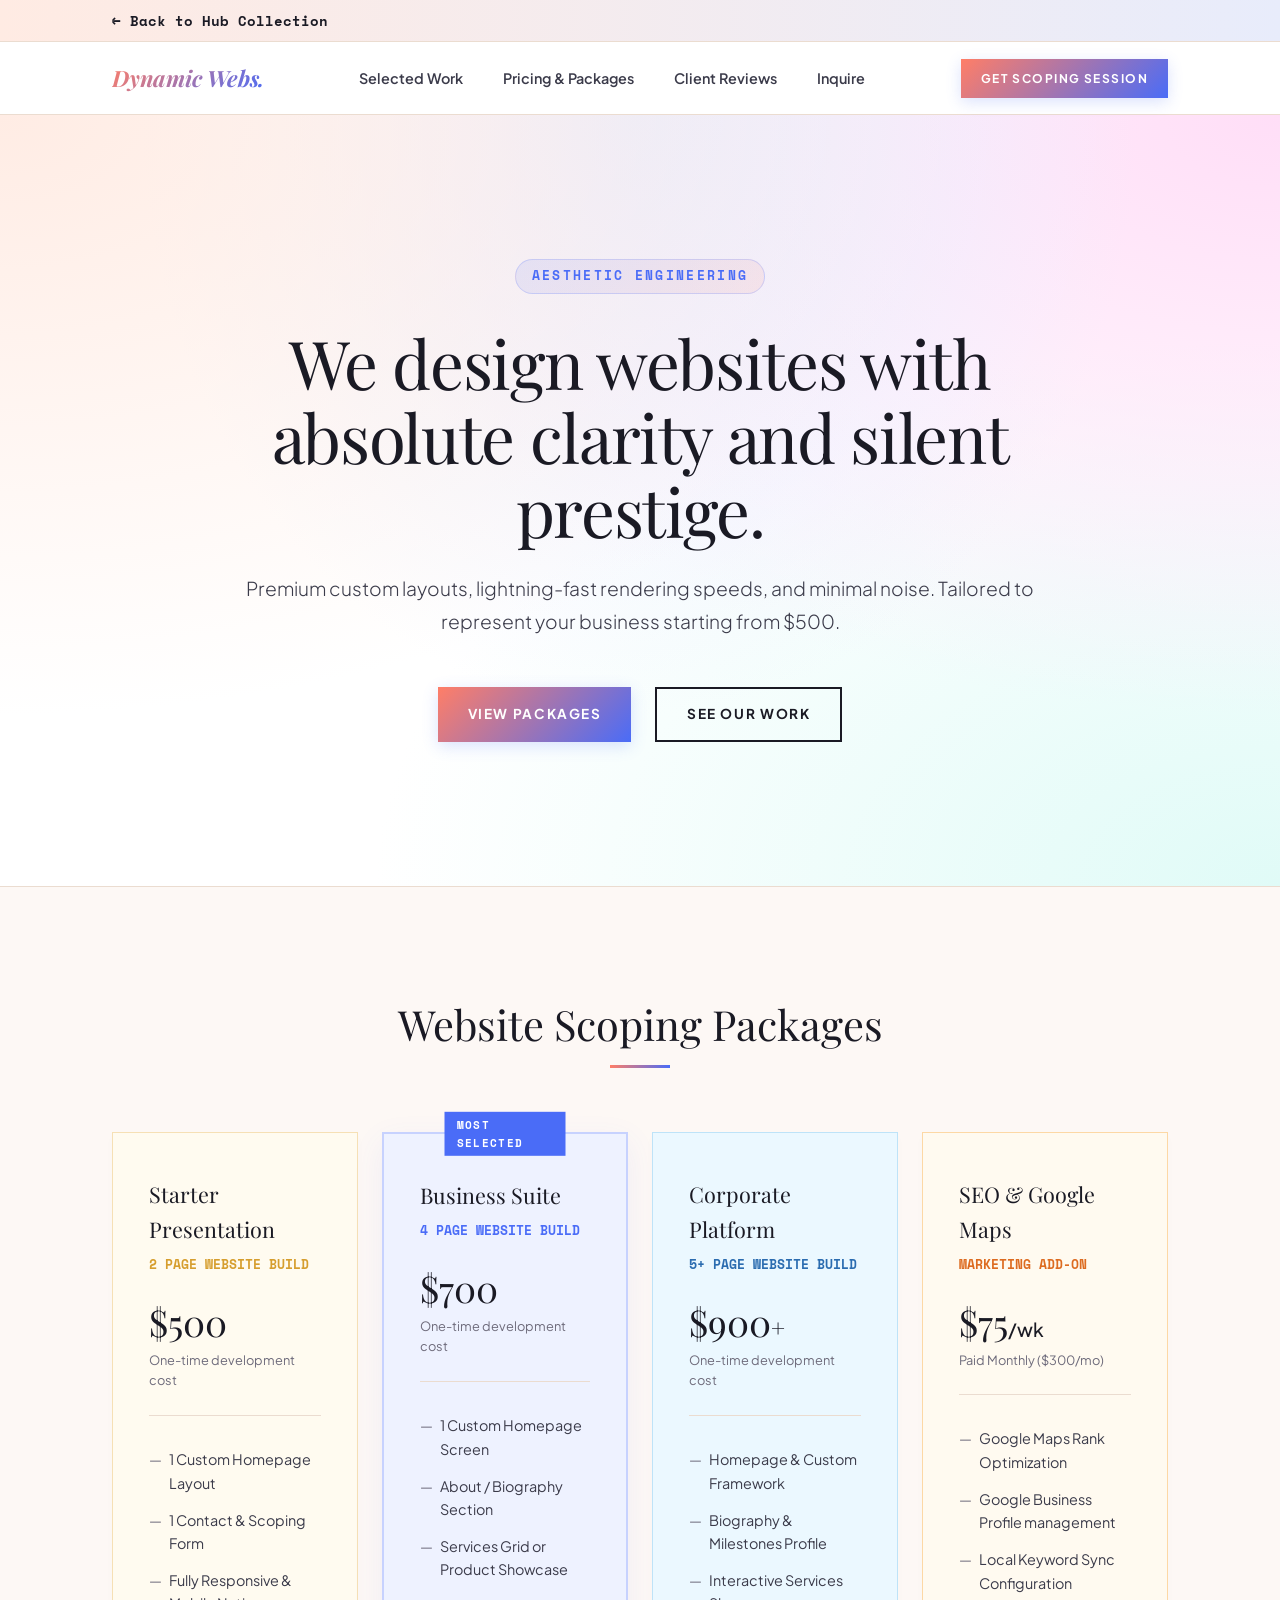
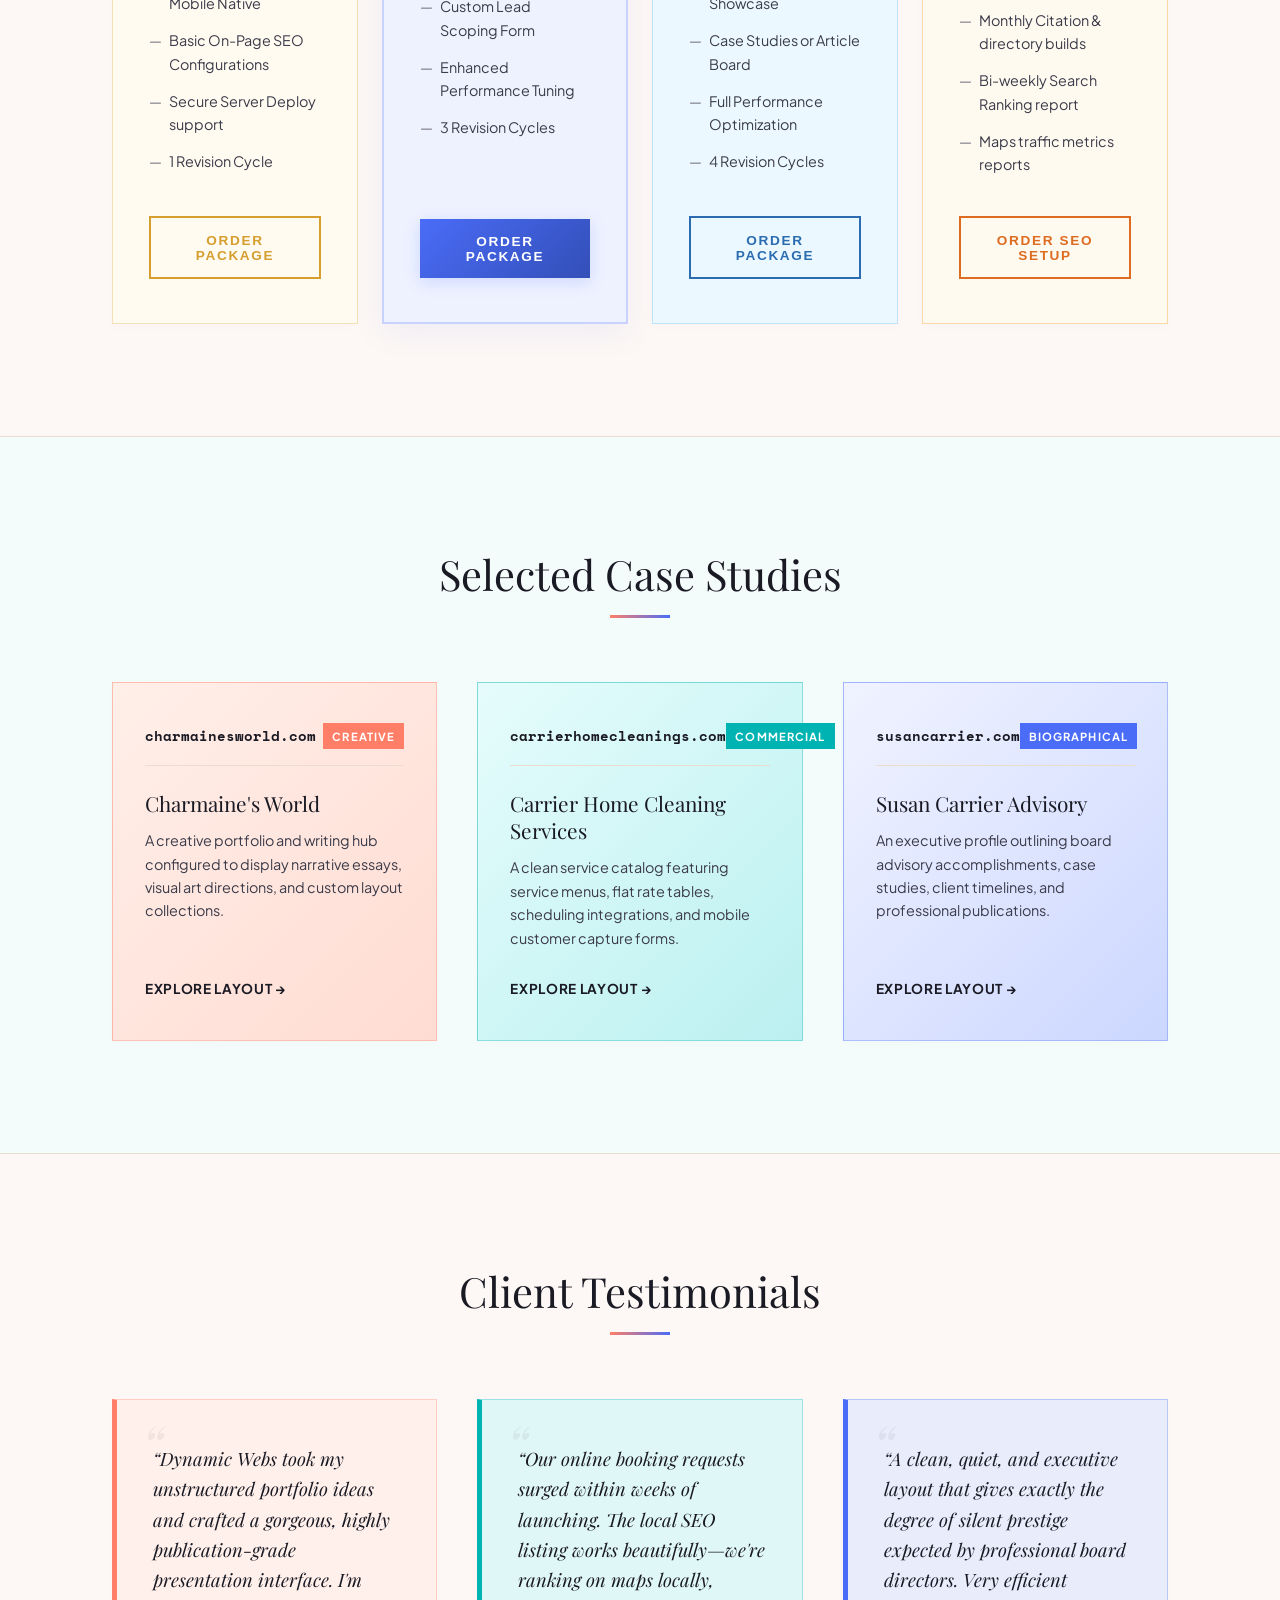
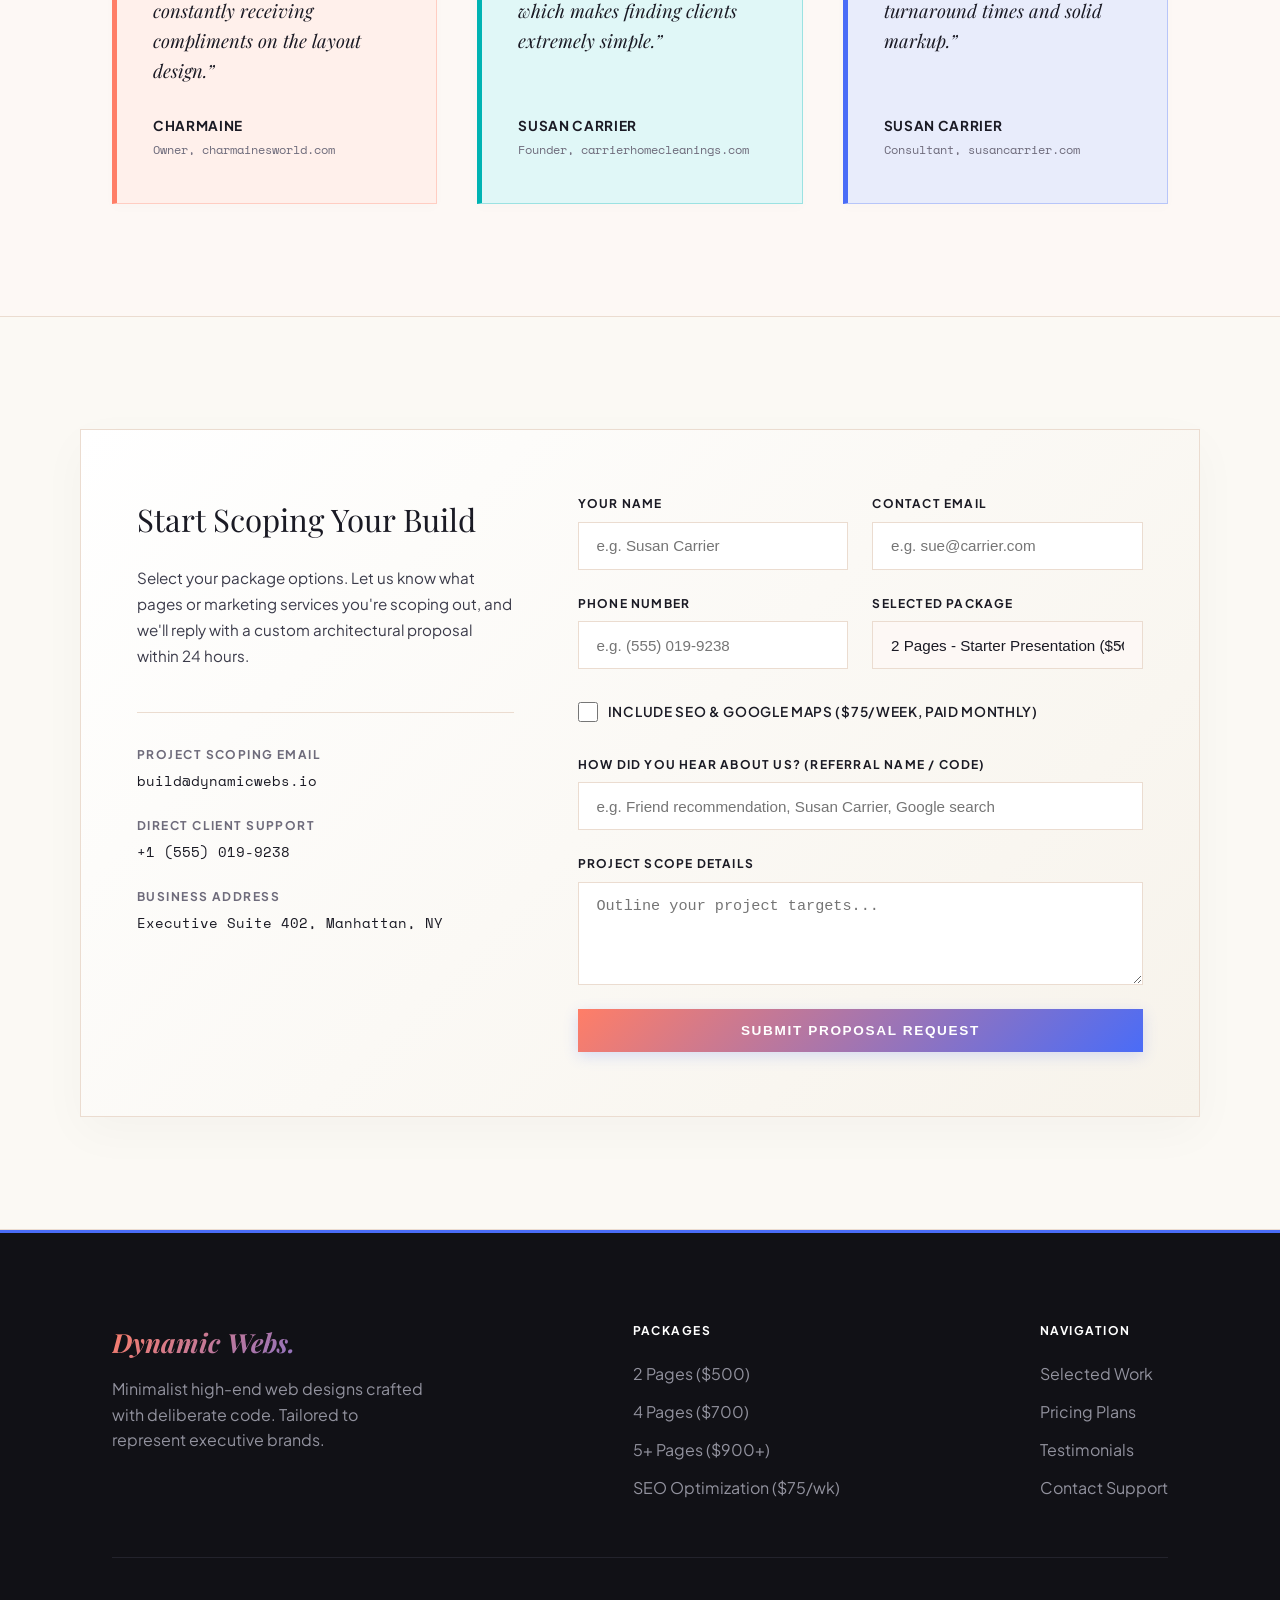
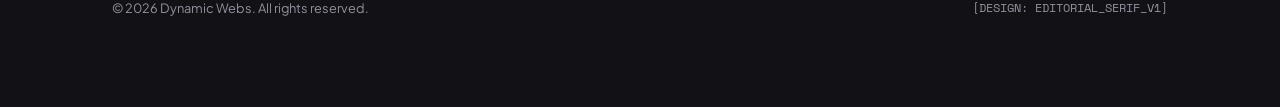
==== demo-editorial/index.html @ df0d1e50 "Initialize project with clean selector hub, three demo layouts, and case studies" ====
<!DOCTYPE html>
<html lang="en">
<head>
    <meta charset="UTF-8">
    <meta name="viewport" content="width=device-width, initial-scale=1.0">
    <title>Dynamic Webs — Editorial Serif Demo</title>
    
    <!-- Google Fonts -->
    <link rel="preconnect" href="https://fonts.googleapis.com">
    <link rel="preconnect" href="https://fonts.gstatic.com" crossorigin>
    <link href="https://fonts.googleapis.com/css2?family=Plus+Jakarta+Sans:wght@300;400;500;600;700&family=Playfair+Display:ital,wght@0,400;0,600;0,700;1,400&family=Space+Mono&display=swap" rel="stylesheet">
    
    <link rel="stylesheet" href="style.css">
</head>
<body>

    <!-- Back to Hub Bar -->
    <div class="back-hub-bar">
        <div class="container">
            <a href="../index.html">← Back to Hub Collection</a>
        </div>
    </div>

    <!-- Navigation -->
    <nav>
        <div class="container nav-container">
            <a href="#" class="logo">Dynamic Webs.</a>
            <ul class="nav-links">
                <li><a href="#portfolio">Selected Work</a></li>
                <li><a href="#packages">Pricing & Packages</a></li>
                <li><a href="#reviews">Client Reviews</a></li>
                <li><a href="#contact">Inquire</a></li>
            </ul>
            <div>
                <a href="#contact" class="btn-editorial primary" style="padding: 0.6rem 1.25rem; font-size: 0.75rem;">Get Scoping Session</a>
            </div>
        </div>
    </nav>

    <!-- Hero Section -->
    <section class="hero-section">
        <div class="container">
            <div class="hero-content">
                <span class="hero-tag">Aesthetic Engineering</span>
                <h1>We design websites with absolute clarity and silent prestige.</h1>
                <p class="hero-subtitle">Premium custom layouts, lightning-fast rendering speeds, and minimal noise. Tailored to represent your business starting from $500.</p>
                <div class="hero-btns">
                    <a href="#packages" class="btn-editorial primary">View Packages</a>
                    <a href="#portfolio" class="btn-editorial outline">See Our Work</a>
                </div>
            </div>
        </div>
    </section>

    <!-- Packages Section -->
    <section id="packages">
        <div class="container">
            <h2 class="section-title">Website Scoping Packages</h2>
            <div class="packages-grid">
                
                <!-- Package 1 -->
                <div class="package-card">
                    <h3 class="package-name">Starter Presentation</h3>
                    <span class="package-pages">2 Page Website Build</span>
                    <div class="package-price-row">
                        <span class="package-price">$500</span>
                        <span class="package-price-sub">One-time development cost</span>
                    </div>
                    <ul class="package-details-list">
                        <li>1 Custom Homepage Layout</li>
                        <li>1 Contact & Scoping Form</li>
                        <li>Fully Responsive & Mobile Native</li>
                        <li>Basic On-Page SEO Configurations</li>
                        <li>Secure Server Deploy support</li>
                        <li>1 Revision Cycle</li>
                    </ul>
                    <button class="btn-editorial outline" onclick="orderPackage('2', false)">Order Package</button>
                </div>

                <!-- Package 2 -->
                <div class="package-card highlight">
                    <span class="badge-popular">Most Selected</span>
                    <h3 class="package-name">Business Suite</h3>
                    <span class="package-pages">4 Page Website Build</span>
                    <div class="package-price-row">
                        <span class="package-price">$700</span>
                        <span class="package-price-sub">One-time development cost</span>
                    </div>
                    <ul class="package-details-list">
                        <li>1 Custom Homepage Screen</li>
                        <li>About / Biography Section</li>
                        <li>Services Grid or Product Showcase</li>
                        <li>Custom Lead Scoping Form</li>
                        <li>Enhanced Performance Tuning</li>
                        <li>3 Revision Cycles</li>
                    </ul>
                    <button class="btn-editorial primary" onclick="orderPackage('4', false)">Order Package</button>
                </div>

                <!-- Package 3 -->
                <div class="package-card">
                    <h3 class="package-name">Corporate Platform</h3>
                    <span class="package-pages">5+ Page Website Build</span>
                    <div class="package-price-row">
                        <span class="package-price">$900<span style="font-size: 1.5rem;">+</span></span>
                        <span class="package-price-sub">One-time development cost</span>
                    </div>
                    <ul class="package-details-list">
                        <li>Homepage & Custom Framework</li>
                        <li>Biography & Milestones Profile</li>
                        <li>Interactive Services Showcase</li>
                        <li>Case Studies or Article Board</li>
                        <li>Full Performance Optimization</li>
                        <li>4 Revision Cycles</li>
                    </ul>
                    <button class="btn-editorial outline" onclick="orderPackage('5', false)">Order Package</button>
                </div>

                <!-- Package 4 (SEO) -->
                <div class="package-card">
                    <h3 class="package-name">SEO & Google Maps</h3>
                    <span class="package-pages">Marketing Add-on</span>
                    <div class="package-price-row">
                        <span class="package-price">$75<span style="font-size: 1.2rem; font-family: var(--font-body); font-weight: 500;">/wk</span></span>
                        <span class="package-price-sub">Paid Monthly ($300/mo)</span>
                    </div>
                    <ul class="package-details-list">
                        <li>Google Maps Rank Optimization</li>
                        <li>Google Business Profile management</li>
                        <li>Local Keyword Sync Configuration</li>
                        <li>Monthly Citation & directory builds</li>
                        <li>Bi-weekly Search Ranking report</li>
                        <li>Maps traffic metrics reports</li>
                    </ul>
                    <button class="btn-editorial outline" onclick="orderPackage('seo', true)">Order SEO Setup</button>
                </div>

            </div>
        </div>
    </section>

    <!-- Portfolio Section -->
    <section id="portfolio">
        <div class="container">
            <h2 class="section-title">Selected Case Studies</h2>
            <div class="portfolio-grid">
                
                <!-- Portfolio item 1 -->
                <div class="portfolio-card charmaine">
                    <div class="portfolio-header">
                        <span class="portfolio-domain">charmainesworld.com</span>
                        <span class="portfolio-tag">Creative</span>
                    </div>
                    <h3 class="portfolio-title">Charmaine's World</h3>
                    <p class="portfolio-desc">A creative portfolio and writing hub configured to display narrative essays, visual art directions, and custom layout collections.</p>
                    <a href="../cases/charmaine.html" class="portfolio-link">Explore layout →</a>
                </div>

                <!-- Portfolio item 2 -->
                <div class="portfolio-card carrier">
                    <div class="portfolio-header">
                        <span class="portfolio-domain">carrierhomecleanings.com</span>
                        <span class="portfolio-tag">Commercial</span>
                    </div>
                    <h3 class="portfolio-title">Carrier Home Cleaning Services</h3>
                    <p class="portfolio-desc">A clean service catalog featuring service menus, flat rate tables, scheduling integrations, and mobile customer capture forms.</p>
                    <a href="../cases/carrier.html" class="portfolio-link">Explore layout →</a>
                </div>

                <!-- Portfolio item 3 -->
                <div class="portfolio-card susan">
                    <div class="portfolio-header">
                        <span class="portfolio-domain">susancarrier.com</span>
                        <span class="portfolio-tag">Biographical</span>
                    </div>
                    <h3 class="portfolio-title">Susan Carrier Advisory</h3>
                    <p class="portfolio-desc">An executive profile outlining board advisory accomplishments, case studies, client timelines, and professional publications.</p>
                    <a href="../cases/susan.html" class="portfolio-link">Explore layout →</a>
                </div>

            </div>
        </div>
    </section>

    <!-- Reviews Section -->
    <section id="reviews" style="background: var(--bg-secondary);">
        <div class="container">
            <h2 class="section-title">Client Testimonials</h2>
            <div class="reviews-grid">
                
                <!-- Review 1 -->
                <div class="review-card">
                    <div class="review-quote">
                        <span>“Dynamic Webs took my unstructured portfolio ideas and crafted a gorgeous, highly publication-grade presentation interface. I'm constantly receiving compliments on the layout design.”</span>
                    </div>
                    <div>
                        <div class="review-author">Charmaine</div>
                        <div class="review-author-title">Owner, charmainesworld.com</div>
                    </div>
                </div>

                <!-- Review 2 -->
                <div class="review-card">
                    <div class="review-quote">
                        <span>“Our online booking requests surged within weeks of launching. The local SEO listing works beautifully—we're ranking on maps locally, which makes finding clients extremely simple.”</span>
                    </div>
                    <div>
                        <div class="review-author">Susan Carrier</div>
                        <div class="review-author-title">Founder, carrierhomecleanings.com</div>
                    </div>
                </div>

                <!-- Review 3 -->
                <div class="review-card">
                    <div class="review-quote">
                        <span>“A clean, quiet, and executive layout that gives exactly the degree of silent prestige expected by professional board directors. Very efficient turnaround times and solid markup.”</span>
                    </div>
                    <div>
                        <div class="review-author">Susan Carrier</div>
                        <div class="review-author-title">Consultant, susancarrier.com</div>
                    </div>
                </div>

            </div>
        </div>
    </section>

    <!-- Contact Section -->
    <section id="contact">
        <div class="container contact-layout">
            
            <div class="contact-info">
                <h3>Start Scoping Your Build</h3>
                <p>Select your package options. Let us know what pages or marketing services you're scoping out, and we'll reply with a custom architectural proposal within 24 hours.</p>
                
                <div class="contact-details-box">
                    <div class="contact-detail-item">
                        <strong>Project Scoping Email</strong>
                        build@dynamicwebs.io
                    </div>
                    <div class="contact-detail-item">
                        <strong>Direct Client Support</strong>
                        +1 (555) 019-9238
                    </div>
                    <div class="contact-detail-item">
                        <strong>Business Address</strong>
                        Executive Suite 402, Manhattan, NY
                    </div>
                </div>
            </div>

            <div>
                <form class="editorial-form" id="inquiry-form" onsubmit="handleInquirySubmit(event)">
                    
                    <div class="form-row-2">
                        <div class="form-group">
                            <label for="name">Your Name</label>
                            <input type="text" id="name" required class="form-input" placeholder="e.g. Susan Carrier">
                        </div>
                        <div class="form-group">
                            <label for="email">Contact Email</label>
                            <input type="email" id="email" required class="form-input" placeholder="e.g. sue@carrier.com">
                        </div>
                    </div>

                    <div class="form-row-2">
                        <div class="form-group">
                            <label for="phone">Phone Number</label>
                            <input type="tel" id="phone" required class="form-input" placeholder="e.g. (555) 019-9238">
                        </div>
                        <div class="form-group">
                            <label for="package-select">Selected Package</label>
                            <select id="package-select" class="form-input" style="appearance: none; background: url('data:image/svg+xml;utf8,<svg xmlns=%22http://www.w3.org/2000/svg%22 width=%2224%22 height=%2224%22 viewBox=%220 0 24 24%22 fill=%22none%22 stroke=%22%237c7a75%22 stroke-width=%222%22 stroke-linecap=%22round%22 stroke-linejoin=%22round%22><polyline points=%226 9 12 15 18 9%22></polyline></svg>') no-repeat right 15px center; background-size: 14px; background-color: var(--bg-secondary);">
                                <option value="2">2 Pages - Starter Presentation ($500)</option>
                                <option value="4">4 Pages - Business Suite ($700)</option>
                                <option value="5">5+ Pages - Corporate Platform ($900+)</option>
                                <option value="none">None - Marketing Services Only</option>
                            </select>
                        </div>
                    </div>

                    <div style="display: flex; align-items: center; gap: 10px; padding: 0.5rem 0;">
                        <input type="checkbox" id="seo-addon" style="width: 20px; height: 20px; cursor: pointer; accent-color: #1c1c1c;">
                        <label for="seo-addon" style="font-weight: 600; cursor: pointer; font-size: 0.85rem; text-transform: uppercase; letter-spacing: 0.05em;">Include SEO & Google Maps ($75/week, Paid Monthly)</label>
                    </div>

                    <div class="form-group">
                        <label for="referral">How did you hear about us? (Referral Name / Code)</label>
                        <input type="text" id="referral" class="form-input" placeholder="e.g. Friend recommendation, Susan Carrier, Google search">
                    </div>

                    <div class="form-group">
                        <label for="message">Project Scope Details</label>
                        <textarea id="message" rows="4" class="form-input" style="resize: vertical;" placeholder="Outline your project targets..."></textarea>
                    </div>

                    <button type="submit" class="btn-editorial primary">Submit Proposal Request</button>
                </form>
            </div>

        </div>
    </section>

    <!-- Footer -->
    <footer class="editorial-footer">
        <div class="container">
            <div class="footer-top">
                <div class="footer-brand">
                    <h2>Dynamic Webs.</h2>
                    <p style="max-width: 320px; line-height: 1.6;">Minimalist high-end web designs crafted with deliberate code. Tailored to represent executive brands.</p>
                </div>
                <div class="footer-links-col">
                    <h4>Packages</h4>
                    <ul>
                        <li><a href="#packages" onclick="orderPackage('2', false)">2 Pages ($500)</a></li>
                        <li><a href="#packages" onclick="orderPackage('4', false)">4 Pages ($700)</a></li>
                        <li><a href="#packages" onclick="orderPackage('5', false)">5+ Pages ($900+)</a></li>
                        <li><a href="#packages" onclick="orderPackage('seo', true)">SEO Optimization ($75/wk)</a></li>
                    </ul>
                </div>
                <div class="footer-links-col">
                    <h4>Navigation</h4>
                    <ul>
                        <li><a href="#portfolio">Selected Work</a></li>
                        <li><a href="#packages">Pricing Plans</a></li>
                        <li><a href="#reviews">Testimonials</a></li>
                        <li><a href="#contact">Contact Support</a></li>
                    </ul>
                </div>
            </div>
            <div class="footer-bottom">
                <p>&copy; 2026 Dynamic Webs. All rights reserved.</p>
                <p style="font-family: var(--font-mono); font-size: 0.75rem;">[DESIGN: EDITORIAL_SERIF_V1]</p>
            </div>
        </div>
    </footer>

    <!-- Interactive script logic -->
    <script>
        function orderPackage(pkgKey, selectSeo) {
            const packageSelect = document.getElementById('package-select');
            const seoAddon = document.getElementById('seo-addon');
            
            if (pkgKey === 'seo') {
                packageSelect.value = 'none';
                seoAddon.checked = true;
            } else {
                packageSelect.value = pkgKey;
                seoAddon.checked = selectSeo;
            }
            
            // Focus on name field
            document.getElementById('name').focus();
            
            // Scroll to form section
            document.getElementById('contact').scrollIntoView({ behavior: 'smooth' });
        }

        function handleInquirySubmit(event) {
            event.preventDefault();
            const name = document.getElementById('name').value;
            const email = document.getElementById('email').value;
            const phone = document.getElementById('phone').value;
            const pkg = document.getElementById('package-select').value;
            const seo = document.getElementById('seo-addon').checked ? 'including SEO & Google Maps ($75/week)' : 'without marketing add-ons';
            const referral = document.getElementById('referral').value || 'None';

            alert(`Thank you, ${name}!\n\nWe have logged your request for the package configuration (${pkg} Pages, ${seo}). We will reach out to you shortly at ${email} or ${phone}.\n\nReferral Recorded: ${referral}`);
            
            document.getElementById('inquiry-form').reset();
        }
    </script>
</body>
</html>
---- demo-editorial/style.css ----
/* ==========================================================================
   EDITORIAL SERIF DESIGN SYSTEM (ULTRA COLOURFUL EDITION)
   ========================================================================== */

:root {
    --bg-primary: #ffffff;
    --bg-secondary: #fdf8f5;  /* Sunset cream */
    --bg-tertiary: #f3eff9;   /* Lavender tint */
    --text-primary: #1a1a24;
    --text-secondary: #3b3b4a;
    --text-muted: #6e6b7b;
    
    --border-hairline: 1px solid #ebdcd0;
    --border-dark: 2px solid #1a1a24;
    
    /* Branding Core Accents */
    --color-creative: #ff7e67;
    --color-creative-bg: #fff0eb;
    --color-creative-grad: linear-gradient(135deg, #ffefe9 0%, #ffdcd2 100%);
    
    --color-clean: #00b3b3;
    --color-clean-bg: #e0f7f7;
    --color-clean-grad: linear-gradient(135deg, #e6fcfc 0%, #bbf0f0 100%);
    
    --color-advisory: #4a6cf7;
    --color-advisory-bg: #e8ecfb;
    --color-advisory-grad: linear-gradient(135deg, #f0f3ff 0%, #ccd7ff 100%);
    
    /* Package Accent Color Schemes */
    --pkg-starter: #d69e2e;
    --pkg-starter-bg: #fffbf0;
    --pkg-starter-border: #f6e0b5;
    
    --pkg-business: #4a6cf7;
    --pkg-business-bg: #eef2ff;
    --pkg-business-border: #c7d2fe;
    
    --pkg-corporate: #2b6cb0;
    --pkg-corporate-bg: #ebf8ff;
    --pkg-corporate-border: #bee3f8;
    
    --pkg-seo: #dd6b20;
    --pkg-seo-bg: #fffaf0;
    --pkg-seo-border: #fdd8a5;

    --font-heading: 'Playfair Display', Georgia, serif;
    --font-body: 'Plus Jakarta Sans', -apple-system, BlinkMacSystemFont, "Segoe UI", Roboto, sans-serif;
    --font-mono: 'Space Mono', monospace;
    
    --transition: all 0.3s cubic-bezier(0.16, 1, 0.3, 1);
}

/* Base Resets */
* {
    box-sizing: border-box;
    margin: 0;
    padding: 0;
    scroll-behavior: smooth;
}

body {
    background-color: var(--bg-primary);
    color: var(--text-primary);
    font-family: var(--font-body);
    line-height: 1.625;
    -webkit-font-smoothing: antialiased;
}

a {
    color: inherit;
    text-decoration: none;
    transition: var(--transition);
}

/* Layout Elements */
.container {
    max-width: 1120px;
    margin: 0 auto;
    width: 100%;
    padding: 0 2rem;
}

section {
    padding: 7rem 0;
    border-bottom: var(--border-hairline);
}

/* Navigation */
.back-hub-bar {
    background: linear-gradient(to right, #ffebe3, #e8ecfb);
    border-bottom: var(--border-hairline);
    padding: 0.6rem 0;
    font-size: 0.85rem;
    font-family: var(--font-mono);
}

.back-hub-bar a {
    color: var(--text-primary);
    display: inline-flex;
    align-items: center;
    gap: 6px;
    font-weight: bold;
}

.back-hub-bar a:hover {
    opacity: 0.8;
}

nav {
    border-bottom: var(--border-hairline);
    background: rgba(255, 255, 255, 0.95);
    position: sticky;
    top: 0;
    z-index: 100;
    backdrop-filter: blur(8px);
}

.nav-container {
    display: flex;
    justify-content: space-between;
    align-items: center;
    height: 4.5rem;
}

.logo {
    font-family: var(--font-heading);
    font-size: 1.4rem;
    font-weight: 700;
    font-style: italic;
    letter-spacing: -0.01em;
    background: linear-gradient(135deg, var(--color-creative), var(--color-advisory));
    -webkit-background-clip: text;
    -webkit-text-fill-color: transparent;
    background-clip: text;
}

.nav-links {
    display: flex;
    gap: 2.5rem;
    list-style: none;
}

.nav-links a {
    font-size: 0.9rem;
    font-weight: 600;
    color: var(--text-secondary);
}

.nav-links a:hover {
    color: var(--color-advisory);
}

/* Typography */
h1 {
    font-family: var(--font-heading);
    font-size: clamp(2.5rem, 6vw, 4.2rem);
    font-weight: 400;
    line-height: 1.1;
    margin-bottom: 1.5rem;
    letter-spacing: -0.02em;
}

h2.section-title {
    font-family: var(--font-heading);
    font-size: clamp(2rem, 4vw, 2.6rem);
    font-weight: 400;
    line-height: 1.2;
    text-align: center;
    margin-bottom: 4rem;
    position: relative;
}

h2.section-title::after {
    content: '';
    display: block;
    width: 60px;
    height: 3px;
    background: linear-gradient(to right, var(--color-creative), var(--color-advisory));
    margin: 1rem auto 0;
}

h3 {
    font-family: var(--font-heading);
    font-size: 1.45rem;
    font-weight: 400;
}

/* Buttons */
.btn-editorial {
    display: inline-flex;
    align-items: center;
    justify-content: center;
    padding: 0.9rem 1.85rem;
    font-size: 0.85rem;
    font-weight: 700;
    text-transform: uppercase;
    letter-spacing: 0.12em;
    cursor: pointer;
    transition: var(--transition);
    border-radius: 0;
}

.btn-editorial.primary {
    background: linear-gradient(135deg, var(--color-creative), var(--color-advisory));
    color: #ffffff;
    border: none;
    box-shadow: 0 4px 15px rgba(74, 108, 247, 0.2);
}

.btn-editorial.primary:hover {
    transform: translateY(-2px);
    box-shadow: 0 6px 20px rgba(74, 108, 247, 0.35);
}

.btn-editorial.outline {
    background: transparent;
    color: var(--text-primary);
    border: 2px solid var(--text-primary);
}

.btn-editorial.outline:hover {
    background: var(--text-primary);
    color: #ffffff;
}

/* Hero Section with Rich Multi-Color Mesh Gradient */
.hero-section {
    background: 
        radial-gradient(at 0% 0%, #ffece4 0px, transparent 55%), 
        radial-gradient(at 50% 0%, #e8edff 0px, transparent 55%), 
        radial-gradient(at 100% 0%, #ffdef7 0px, transparent 55%), 
        radial-gradient(at 100% 100%, #e0fbf7 0px, transparent 50%),
        #ffffff;
    border-bottom: var(--border-hairline);
    padding: 9rem 0;
}

.hero-content {
    max-width: 850px;
    margin: 0 auto;
    text-align: center;
}

.hero-tag {
    font-family: var(--font-mono);
    font-size: 0.8rem;
    text-transform: uppercase;
    letter-spacing: 0.18em;
    color: var(--color-advisory);
    margin-bottom: 2rem;
    display: inline-block;
    background: linear-gradient(135deg, rgba(74, 108, 247, 0.1), rgba(255, 126, 103, 0.1));
    border: 1px solid rgba(74, 108, 247, 0.2);
    padding: 6px 16px;
    border-radius: 30px;
    font-weight: 700;
}

.hero-subtitle {
    font-size: 1.2rem;
    color: var(--text-secondary);
    margin-bottom: 3rem;
    font-weight: 300;
    line-height: 1.75;
}

.hero-btns {
    display: flex;
    justify-content: center;
    gap: 1.5rem;
}

/* Packages Section & Cards Grid */
#packages {
    background-color: var(--bg-secondary);
}

.packages-grid {
    display: grid;
    grid-template-columns: repeat(4, 1fr);
    gap: 1.5rem;
}

@media (max-width: 1024px) {
    .packages-grid {
        grid-template-columns: repeat(2, 1fr);
        gap: 1.5rem;
    }
}

@media (max-width: 600px) {
    .packages-grid {
        grid-template-columns: 1fr;
        gap: 1.5rem;
    }
}

.package-card {
    padding: 2.75rem 2.25rem;
    display: flex;
    flex-direction: column;
    transition: var(--transition);
    position: relative;
    border: var(--border-hairline);
    box-shadow: 0 4px 12px rgba(0, 0, 0, 0.015);
}

/* Package Card 1 (Starter) - Gold/Yellow Theme */
.packages-grid .package-card:nth-child(1) {
    background: var(--pkg-starter-bg);
    border: 1px solid var(--pkg-starter-border);
}
.packages-grid .package-card:nth-child(1):hover {
    border-color: var(--pkg-starter);
    transform: translateY(-5px);
    box-shadow: 0 12px 30px rgba(214, 158, 46, 0.12);
}
.packages-grid .package-card:nth-child(1) .package-pages {
    color: var(--pkg-starter);
    font-weight: 700;
}
.packages-grid .package-card:nth-child(1) .btn-editorial.outline {
    color: var(--pkg-starter);
    border-color: var(--pkg-starter);
}
.packages-grid .package-card:nth-child(1) .btn-editorial.outline:hover {
    background: var(--pkg-starter);
    color: #fff;
}

/* Package Card 2 (Business - Highlighted) - Royal Indigo Theme */
.packages-grid .package-card:nth-child(2) {
    background: var(--pkg-business-bg);
    border: 2px solid var(--pkg-business-border);
    box-shadow: 0 10px 30px rgba(74, 108, 247, 0.08);
}
.packages-grid .package-card:nth-child(2):hover {
    transform: translateY(-5px);
    box-shadow: 0 15px 35px rgba(74, 108, 247, 0.18);
}
.packages-grid .package-card:nth-child(2) .package-pages {
    color: var(--pkg-business);
    font-weight: 700;
}
.packages-grid .package-card:nth-child(2) .btn-editorial.primary {
    background: linear-gradient(135deg, var(--pkg-business), #334fb8);
    border-color: var(--pkg-business);
}
.packages-grid .package-card:nth-child(2) .btn-editorial.primary:hover {
    background: transparent;
    color: var(--pkg-business);
    border-width: 2px;
}

.package-card.highlight .badge-popular {
    position: absolute;
    top: 0;
    left: 50%;
    transform: translate(-50%, -50%);
    background: var(--pkg-business);
    color: #fff;
    font-size: 0.7rem;
    font-family: var(--font-mono);
    text-transform: uppercase;
    letter-spacing: 0.12em;
    padding: 4px 12px;
    font-weight: 700;
}

/* Package Card 3 (Corporate) - Cobalt Blue/Teal Theme */
.packages-grid .package-card:nth-child(3) {
    background: var(--pkg-corporate-bg);
    border: 1px solid var(--pkg-corporate-border);
}
.packages-grid .package-card:nth-child(3):hover {
    border-color: var(--pkg-corporate);
    transform: translateY(-5px);
    box-shadow: 0 12px 30px rgba(43, 108, 176, 0.12);
}
.packages-grid .package-card:nth-child(3) .package-pages {
    color: var(--pkg-corporate);
    font-weight: 700;
}
.packages-grid .package-card:nth-child(3) .btn-editorial.outline {
    color: var(--pkg-corporate);
    border-color: var(--pkg-corporate);
}
.packages-grid .package-card:nth-child(3) .btn-editorial.outline:hover {
    background: var(--pkg-corporate);
    color: #fff;
}

/* Package Card 4 (SEO) - Rich Orange Theme */
.packages-grid .package-card:nth-child(4) {
    background: var(--pkg-seo-bg);
    border: 1px solid var(--pkg-seo-border);
}
.packages-grid .package-card:nth-child(4):hover {
    border-color: var(--pkg-seo);
    transform: translateY(-5px);
    box-shadow: 0 12px 30px rgba(221, 107, 32, 0.12);
}
.packages-grid .package-card:nth-child(4) .package-pages {
    color: var(--pkg-seo);
    font-weight: 700;
}
.packages-grid .package-card:nth-child(4) .btn-editorial.outline {
    color: var(--pkg-seo);
    border-color: var(--pkg-seo);
}
.packages-grid .package-card:nth-child(4) .btn-editorial.outline:hover {
    background: var(--pkg-seo);
    color: #fff;
}

.package-name {
    font-size: 1.35rem;
    margin-bottom: 0.5rem;
    color: var(--text-primary);
}

.package-pages {
    font-family: var(--font-mono);
    font-size: 0.8rem;
    text-transform: uppercase;
    margin-bottom: 1.75rem;
}

.package-price-row {
    margin-bottom: 2rem;
    border-bottom: var(--border-hairline);
    padding-bottom: 1.5rem;
}

.package-price {
    font-family: var(--font-heading);
    font-size: 2.3rem;
    font-weight: 400;
    color: var(--text-primary);
    line-height: 1;
}

.package-price-sub {
    font-size: 0.8rem;
    color: var(--text-muted);
    margin-top: 6px;
    display: block;
}

.package-details-list {
    list-style: none;
    margin-bottom: 2.5rem;
    flex-grow: 1;
    display: flex;
    flex-direction: column;
    gap: 0.85rem;
}

.package-details-list li {
    font-size: 0.9rem;
    color: var(--text-secondary);
    position: relative;
    padding-left: 1.25rem;
}

.package-details-list li::before {
    content: "—";
    position: absolute;
    left: 0;
    color: var(--text-muted);
}

.package-card .btn-editorial {
    width: 100%;
}

/* Portfolio Section with Light Mint Teal Background */
#portfolio {
    background: #f4fbfb;
}

.portfolio-grid {
    display: grid;
    grid-template-columns: repeat(auto-fit, minmax(320px, 1fr));
    gap: 2.5rem;
}

.portfolio-card {
    padding: 2.5rem 2rem;
    transition: var(--transition);
    display: flex;
    flex-direction: column;
    border: 1px solid #d0e7e7;
    box-shadow: 0 4px 10px rgba(0,0,0,0.01);
}

/* Card Branding Colors (Saturated Gradients) */
.portfolio-card.charmaine {
    background: var(--color-creative-grad);
    border-color: rgba(255, 126, 103, 0.4);
}
.portfolio-card.charmaine:hover {
    border-color: #ff7e67;
    transform: translateY(-6px);
    box-shadow: 0 15px 35px rgba(255, 126, 103, 0.15);
}
.portfolio-card.charmaine .portfolio-tag {
    background: #ff7e67;
    border-color: #ff7e67;
}

.portfolio-card.carrier {
    background: var(--color-clean-grad);
    border-color: rgba(0, 179, 179, 0.4);
}
.portfolio-card.carrier:hover {
    border-color: #00b3b3;
    transform: translateY(-6px);
    box-shadow: 0 15px 35px rgba(0, 179, 179, 0.15);
}
.portfolio-card.carrier .portfolio-tag {
    background: #00b3b3;
    border-color: #00b3b3;
}

.portfolio-card.susan {
    background: var(--color-advisory-grad);
    border-color: rgba(74, 108, 247, 0.4);
}
.portfolio-card.susan:hover {
    border-color: #4a6cf7;
    transform: translateY(-6px);
    box-shadow: 0 15px 35px rgba(74, 108, 247, 0.15);
}
.portfolio-card.susan .portfolio-tag {
    background: #4a6cf7;
    border-color: #4a6cf7;
}

.portfolio-header {
    border-bottom: var(--border-hairline);
    padding-bottom: 1rem;
    margin-bottom: 1.5rem;
    display: flex;
    justify-content: space-between;
    align-items: baseline;
}

.portfolio-domain {
    font-family: var(--font-mono);
    font-size: 0.85rem;
    color: var(--text-primary);
    font-weight: bold;
}

.portfolio-tag {
    font-size: 0.7rem;
    text-transform: uppercase;
    letter-spacing: 0.1em;
    font-weight: 700;
    border: 1px solid var(--text-primary);
    padding: 3px 8px;
    background: var(--text-primary);
    color: #fff;
}

.portfolio-title {
    font-size: 1.3rem;
    margin-bottom: 0.75rem;
    line-height: 1.3;
}

.portfolio-desc {
    font-size: 0.9rem;
    color: var(--text-secondary);
    margin-bottom: 1.75rem;
    flex-grow: 1;
}

.portfolio-link {
    font-size: 0.85rem;
    font-weight: 700;
    text-transform: uppercase;
    letter-spacing: 0.05em;
    display: inline-flex;
    align-items: center;
    gap: 6px;
    color: var(--text-primary);
}

.portfolio-link:hover {
    opacity: 0.8;
}

/* Reviews Section with Soft Blue-Gray Background */
#reviews {
    background: #f1f3f9;
}

.reviews-grid {
    display: grid;
    grid-template-columns: repeat(auto-fit, minmax(300px, 1fr));
    gap: 2.5rem;
}

.review-card {
    padding: 2.75rem 2.25rem;
    border: 1px solid #d9dfed;
    display: flex;
    flex-direction: column;
    justify-content: space-between;
    transition: var(--transition);
    box-shadow: 0 4px 12px rgba(0,0,0,0.015);
}

.review-card:hover {
    transform: translateY(-4px);
    box-shadow: 0 12px 30px rgba(0,0,0,0.04);
}

/* Testimonial Cards Solid Saturated Backgrounds matching branding */
.reviews-grid .review-card:nth-child(1) {
    background: var(--color-creative-bg);
    border: 1.5px solid rgba(255, 126, 103, 0.3);
    border-left: 5px solid var(--color-creative);
}
.reviews-grid .review-card:nth-child(2) {
    background: var(--color-clean-bg);
    border: 1.5px solid rgba(0, 179, 179, 0.3);
    border-left: 5px solid var(--color-clean);
}
.reviews-grid .review-card:nth-child(3) {
    background: var(--color-advisory-bg);
    border: 1.5px solid rgba(74, 108, 247, 0.3);
    border-left: 5px solid var(--color-advisory);
}

.review-quote {
    font-family: var(--font-heading);
    font-size: 1.15rem;
    font-style: italic;
    color: var(--text-primary);
    line-height: 1.65;
    margin-bottom: 1.75rem;
    position: relative;
}

.review-quote::before {
    content: "“";
    font-size: 3.5rem;
    position: absolute;
    top: -1.75rem;
    left: -0.75rem;
    color: rgba(0, 0, 0, 0.05);
    font-family: var(--font-heading);
    line-height: 1;
    z-index: 0;
}

.review-quote span {
    position: relative;
    z-index: 1;
}

.review-author {
    font-size: 0.85rem;
    font-weight: 700;
    letter-spacing: 0.05em;
    text-transform: uppercase;
}

.review-author-title {
    font-family: var(--font-mono);
    font-size: 0.75rem;
    color: var(--text-muted);
    margin-top: 3px;
}

/* Contact / Form Section with Warm Sand/Beige Background */
#contact {
    background: #fbf9f4;
}

.contact-layout {
    display: grid;
    grid-template-columns: 0.8fr 1.2fr;
    gap: 4rem;
    background: linear-gradient(135deg, #ffffff 0%, #f7f3eb 100%);
    padding: 4rem 3.5rem;
    border: var(--border-hairline);
    box-shadow: 0 15px 45px rgba(0,0,0,0.03);
}

.contact-info h3 {
    margin-bottom: 1.25rem;
    font-family: var(--font-heading);
    font-size: 1.95rem;
}

.contact-info p {
    color: var(--text-secondary);
    font-size: 0.95rem;
    margin-bottom: 2.75rem;
    line-height: 1.7;
}

.contact-details-box {
    border-top: var(--border-hairline);
    padding-top: 2rem;
    display: flex;
    flex-direction: column;
    gap: 1.5rem;
}

.contact-detail-item {
    font-family: var(--font-mono);
    font-size: 0.9rem;
    color: var(--text-primary);
}

.contact-detail-item strong {
    font-family: var(--font-body);
    font-size: 0.75rem;
    text-transform: uppercase;
    letter-spacing: 0.12em;
    color: var(--text-muted);
    display: block;
    margin-bottom: 4px;
}

/* Forms */
.editorial-form {
    display: flex;
    flex-direction: column;
    gap: 1.5rem;
}

.form-row-2 {
    display: grid;
    grid-template-columns: 1fr 1fr;
    gap: 1.5rem;
}

.form-group {
    display: flex;
    flex-direction: column;
    gap: 0.5rem;
}

.form-group label {
    font-size: 0.75rem;
    font-weight: 700;
    text-transform: uppercase;
    letter-spacing: 0.1em;
    color: var(--text-primary);
}

.form-input {
    background: var(--bg-primary);
    border: var(--border-hairline);
    padding: 0.9rem 1.1rem;
    font-size: 0.95rem;
    color: var(--text-primary);
    width: 100%;
    transition: var(--transition);
}

.form-input:focus {
    border-color: var(--color-advisory);
    background: var(--bg-primary);
    box-shadow: 0 0 0 4px rgba(74, 108, 247, 0.1);
}

/* Footer (Sophisticated Deep Blue-Black Canvas) */
footer.editorial-footer {
    padding: 5.5rem 0;
    background: #111116;
    color: #92929e;
    border-top: 3px solid var(--color-advisory);
}

footer.editorial-footer a {
    color: #92929e;
}

footer.editorial-footer a:hover {
    color: #ffffff;
}

.footer-top {
    display: flex;
    justify-content: space-between;
    align-items: flex-start;
    padding-bottom: 3.5rem;
    border-bottom: 1px solid #23232c;
    margin-bottom: 2.5rem;
}

.footer-brand h2 {
    font-family: var(--font-heading);
    font-size: 1.65rem;
    font-style: italic;
    color: #ffffff;
    margin-bottom: 0.75rem;
    background: linear-gradient(135deg, var(--color-creative), var(--color-advisory));
    -webkit-background-clip: text;
    -webkit-text-fill-color: transparent;
    background-clip: text;
}

.footer-links-col h4 {
    font-size: 0.75rem;
    text-transform: uppercase;
    letter-spacing: 0.12em;
    color: #ffffff;
    margin-bottom: 1.25rem;
}

.footer-links-col ul {
    list-style: none;
    display: flex;
    flex-direction: column;
    gap: 0.75rem;
}

.footer-bottom {
    display: flex;
    justify-content: space-between;
    font-size: 0.8rem;
}

/* Responsive Rules */
@media (max-width: 768px) {
    .nav-links {
        display: none;
    }
    .form-row-2, .contact-layout {
        grid-template-columns: 1fr;
        gap: 1.5rem;
    }
    .contact-layout {
        padding: 2rem;
    }
    .footer-top {
        flex-direction: column;
        gap: 2rem;
    }
    section {
        padding: 4.5rem 0;
    }
}
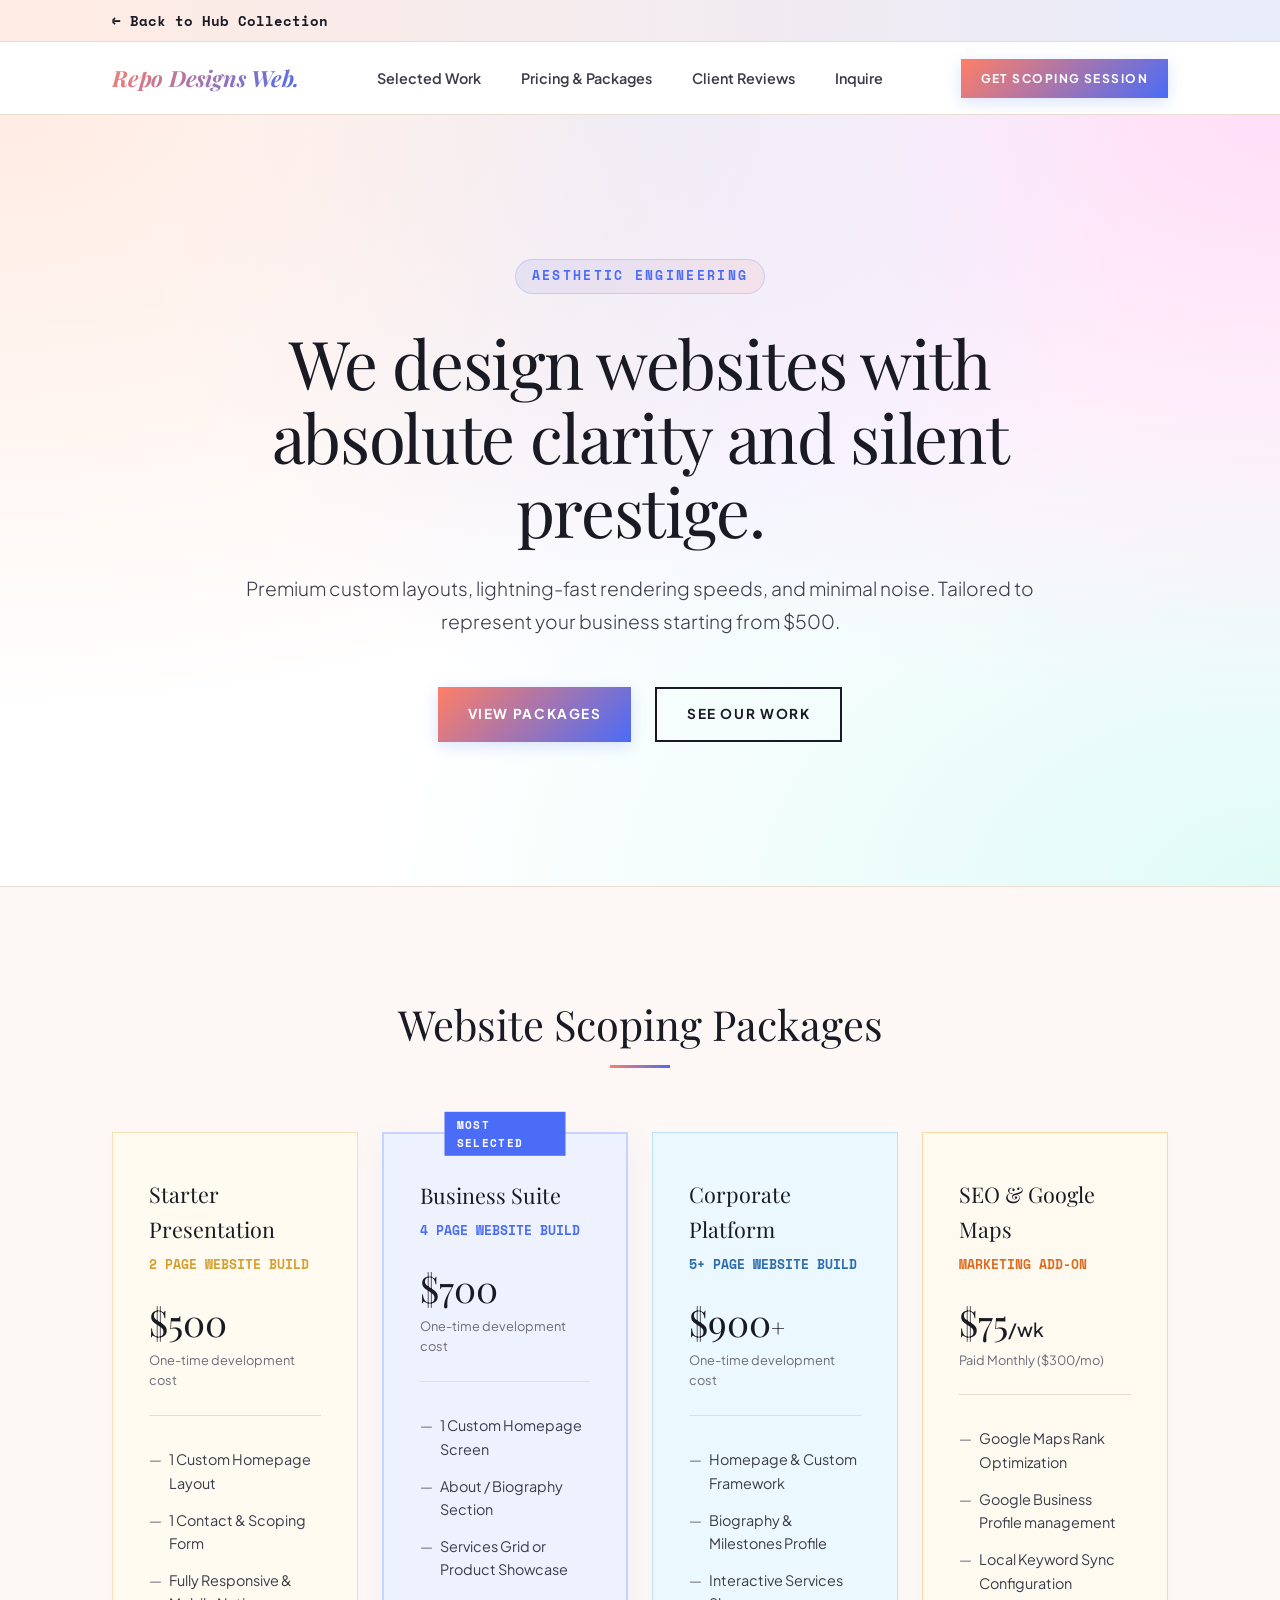
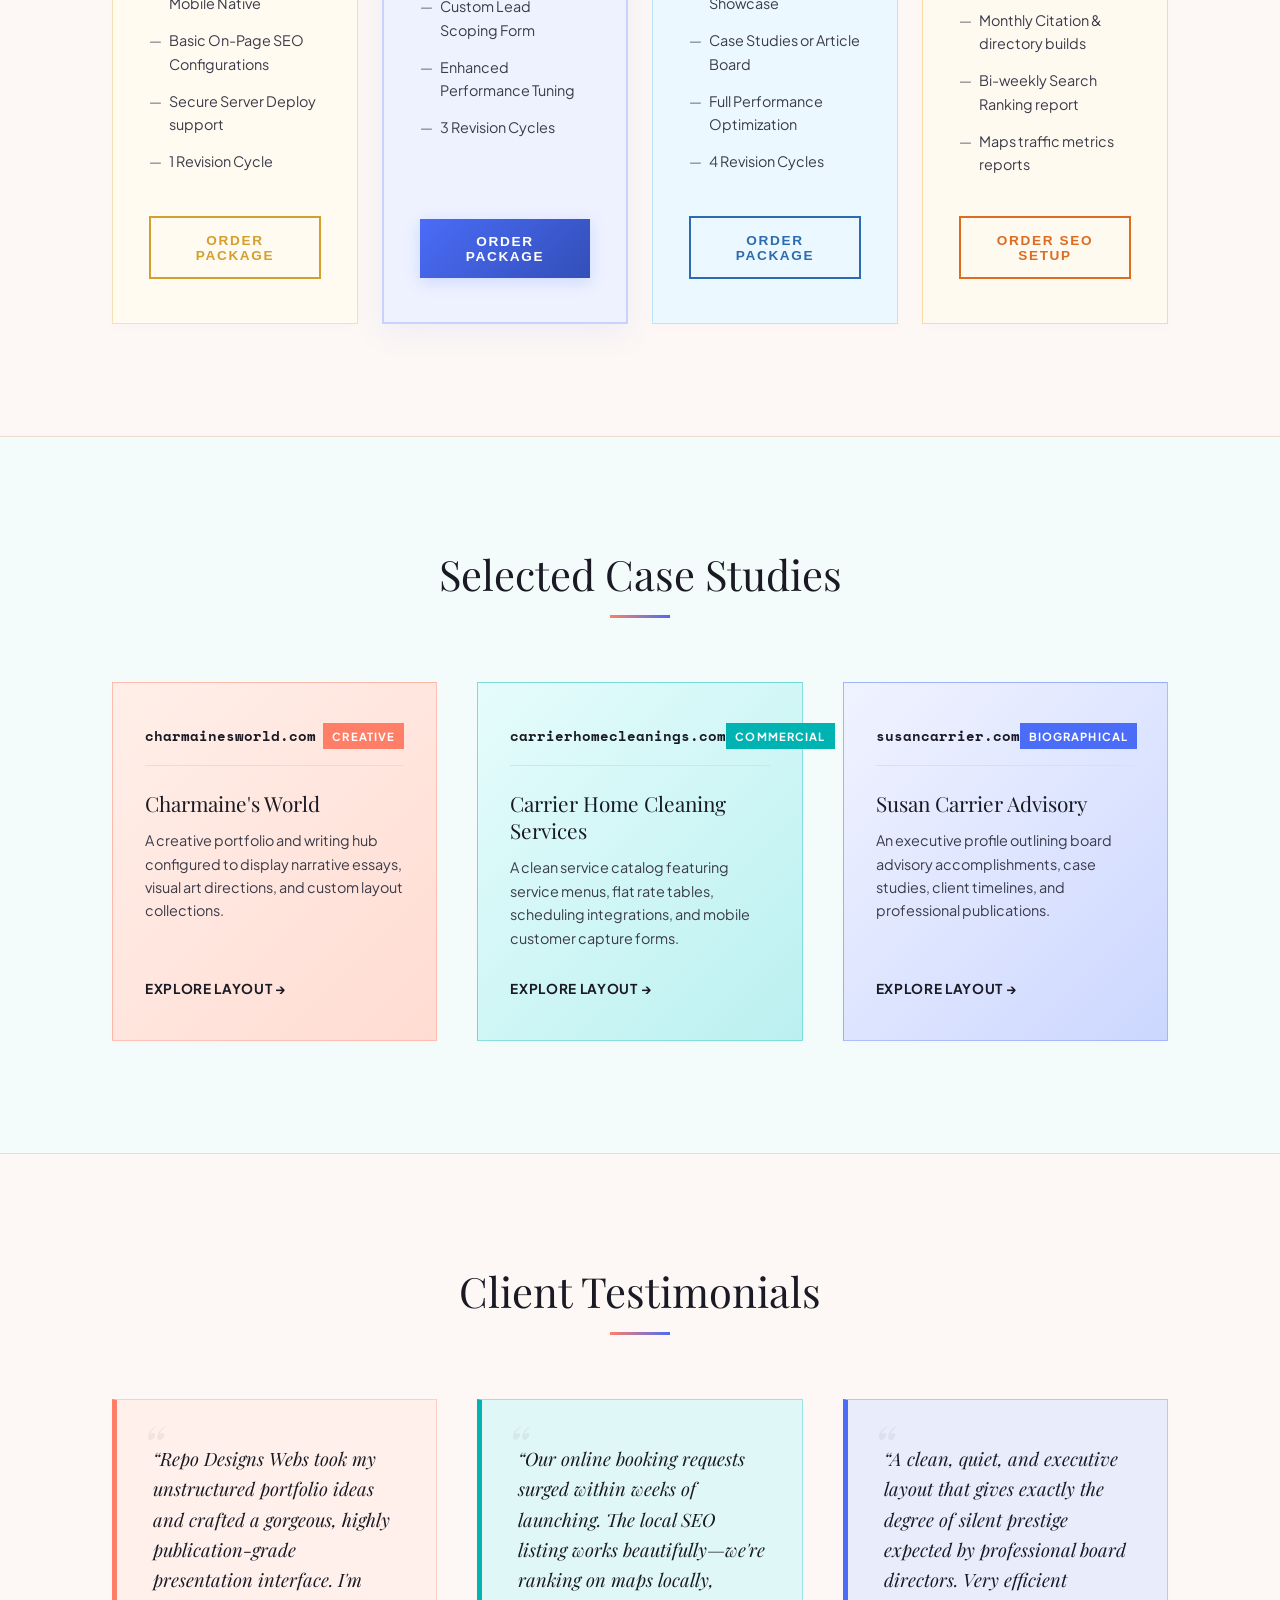
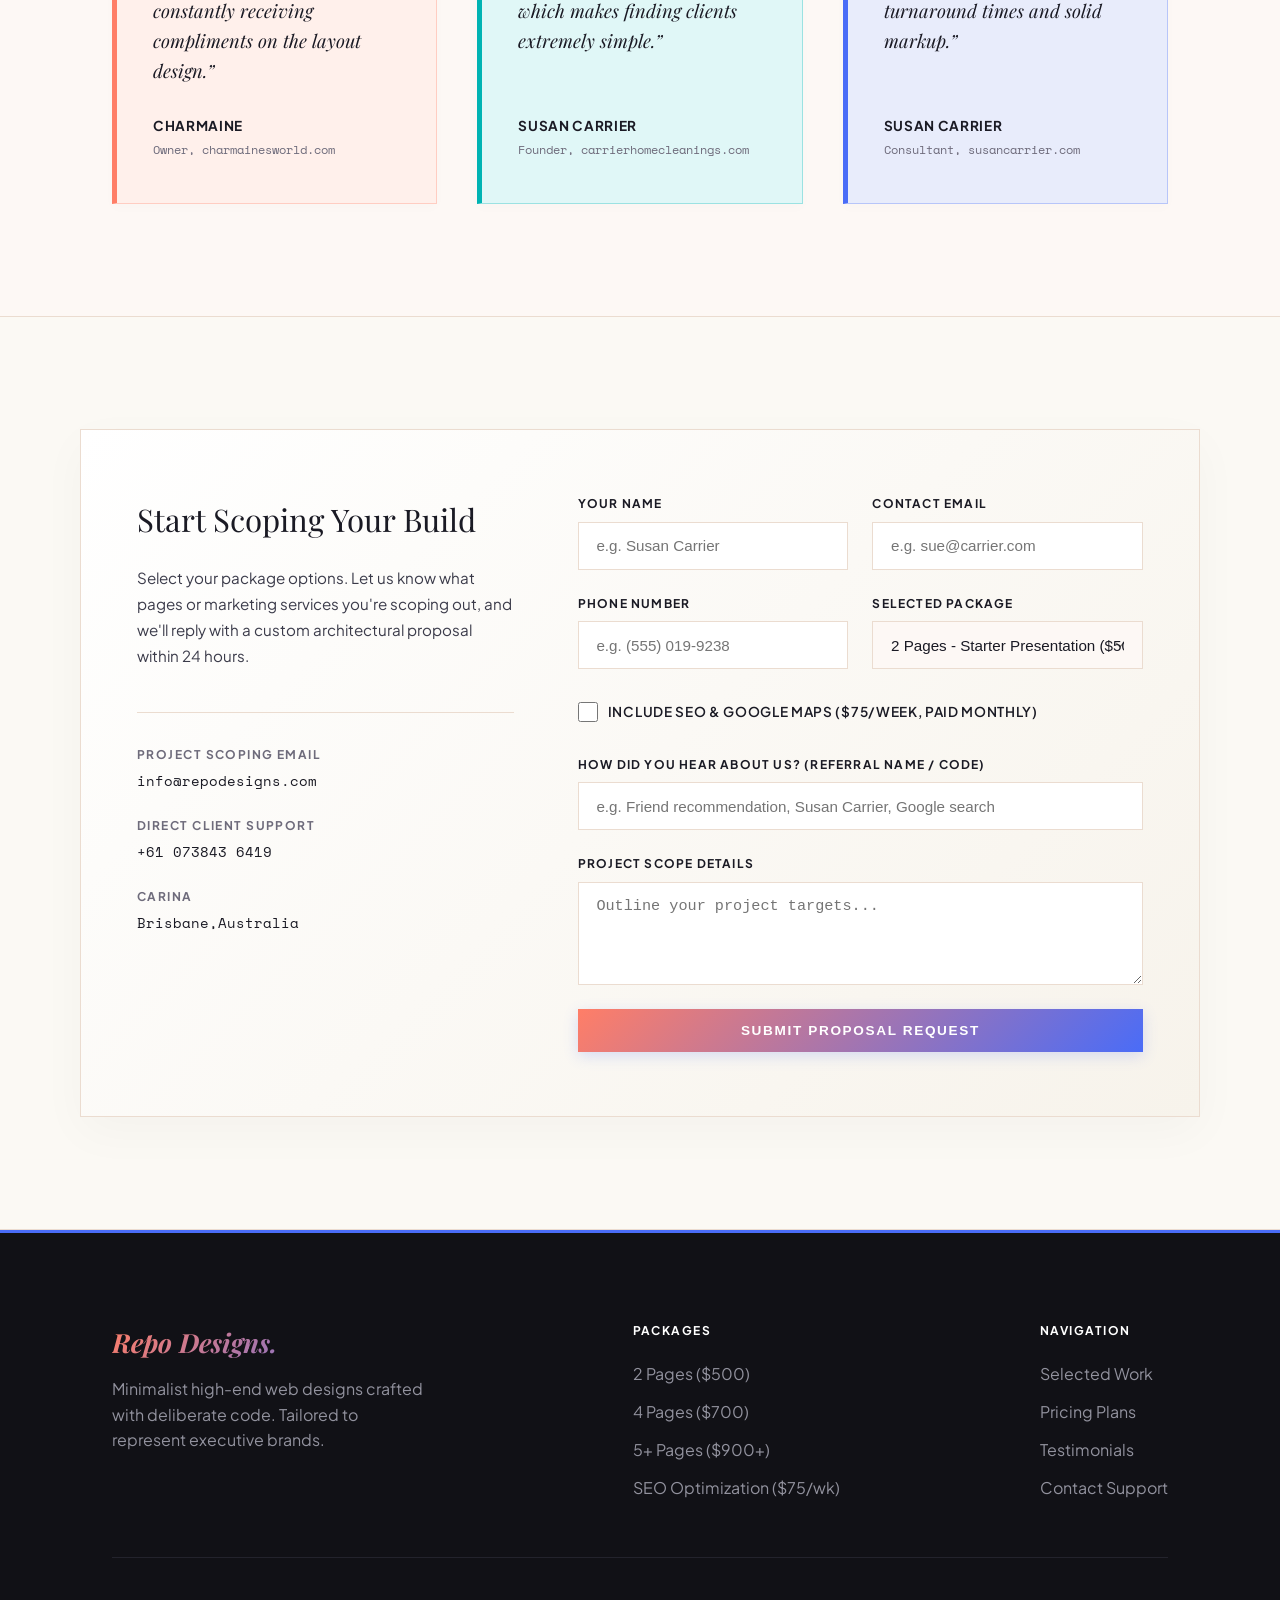
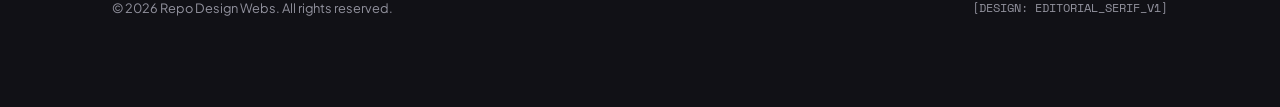
==== commit 7b8f6d5a: "update website designs" ====
--- a/demo-editorial/index.html
+++ b/demo-editorial/index.html
@@ -3,7 +3,7 @@
 <head>
     <meta charset="UTF-8">
     <meta name="viewport" content="width=device-width, initial-scale=1.0">
-    <title>Dynamic Webs — Editorial Serif Demo</title>
+    <title>Repo Design Webs — Editorial Serif Demo</title>
     
     <!-- Google Fonts -->
     <link rel="preconnect" href="https://fonts.googleapis.com">
@@ -24,7 +24,7 @@
     <!-- Navigation -->
     <nav>
         <div class="container nav-container">
-            <a href="#" class="logo">Dynamic Webs.</a>
+            <a href="#" class="logo">Repo Designs Web.</a>
             <ul class="nav-links">
                 <li><a href="#portfolio">Selected Work</a></li>
                 <li><a href="#packages">Pricing & Packages</a></li>
@@ -191,7 +191,7 @@
                 <!-- Review 1 -->
                 <div class="review-card">
                     <div class="review-quote">
-                        <span>“Dynamic Webs took my unstructured portfolio ideas and crafted a gorgeous, highly publication-grade presentation interface. I'm constantly receiving compliments on the layout design.”</span>
+                        <span>“Repo Designs Webs took my unstructured portfolio ideas and crafted a gorgeous, highly publication-grade presentation interface. I'm constantly receiving compliments on the layout design.”</span>
                     </div>
                     <div>
                         <div class="review-author">Charmaine</div>
@@ -236,15 +236,15 @@
                 <div class="contact-details-box">
                     <div class="contact-detail-item">
                         <strong>Project Scoping Email</strong>
-                        build@dynamicwebs.io
+                        info@repodesigns.com
                     </div>
                     <div class="contact-detail-item">
                         <strong>Direct Client Support</strong>
-                        +1 (555) 019-9238
+                        +61 073843 6419
                     </div>
                     <div class="contact-detail-item">
-                        <strong>Business Address</strong>
-                        Executive Suite 402, Manhattan, NY
+                        <strong>Carina</strong>
+                        Brisbane,Australia
                     </div>
                 </div>
             </div>
@@ -306,7 +306,7 @@
         <div class="container">
             <div class="footer-top">
                 <div class="footer-brand">
-                    <h2>Dynamic Webs.</h2>
+                    <h2>Repo Designs.</h2>
                     <p style="max-width: 320px; line-height: 1.6;">Minimalist high-end web designs crafted with deliberate code. Tailored to represent executive brands.</p>
                 </div>
                 <div class="footer-links-col">
@@ -329,7 +329,7 @@
                 </div>
             </div>
             <div class="footer-bottom">
-                <p>&copy; 2026 Dynamic Webs. All rights reserved.</p>
+                <p>&copy; 2026 Repo Design Webs. All rights reserved.</p>
                 <p style="font-family: var(--font-mono); font-size: 0.75rem;">[DESIGN: EDITORIAL_SERIF_V1]</p>
             </div>
         </div>
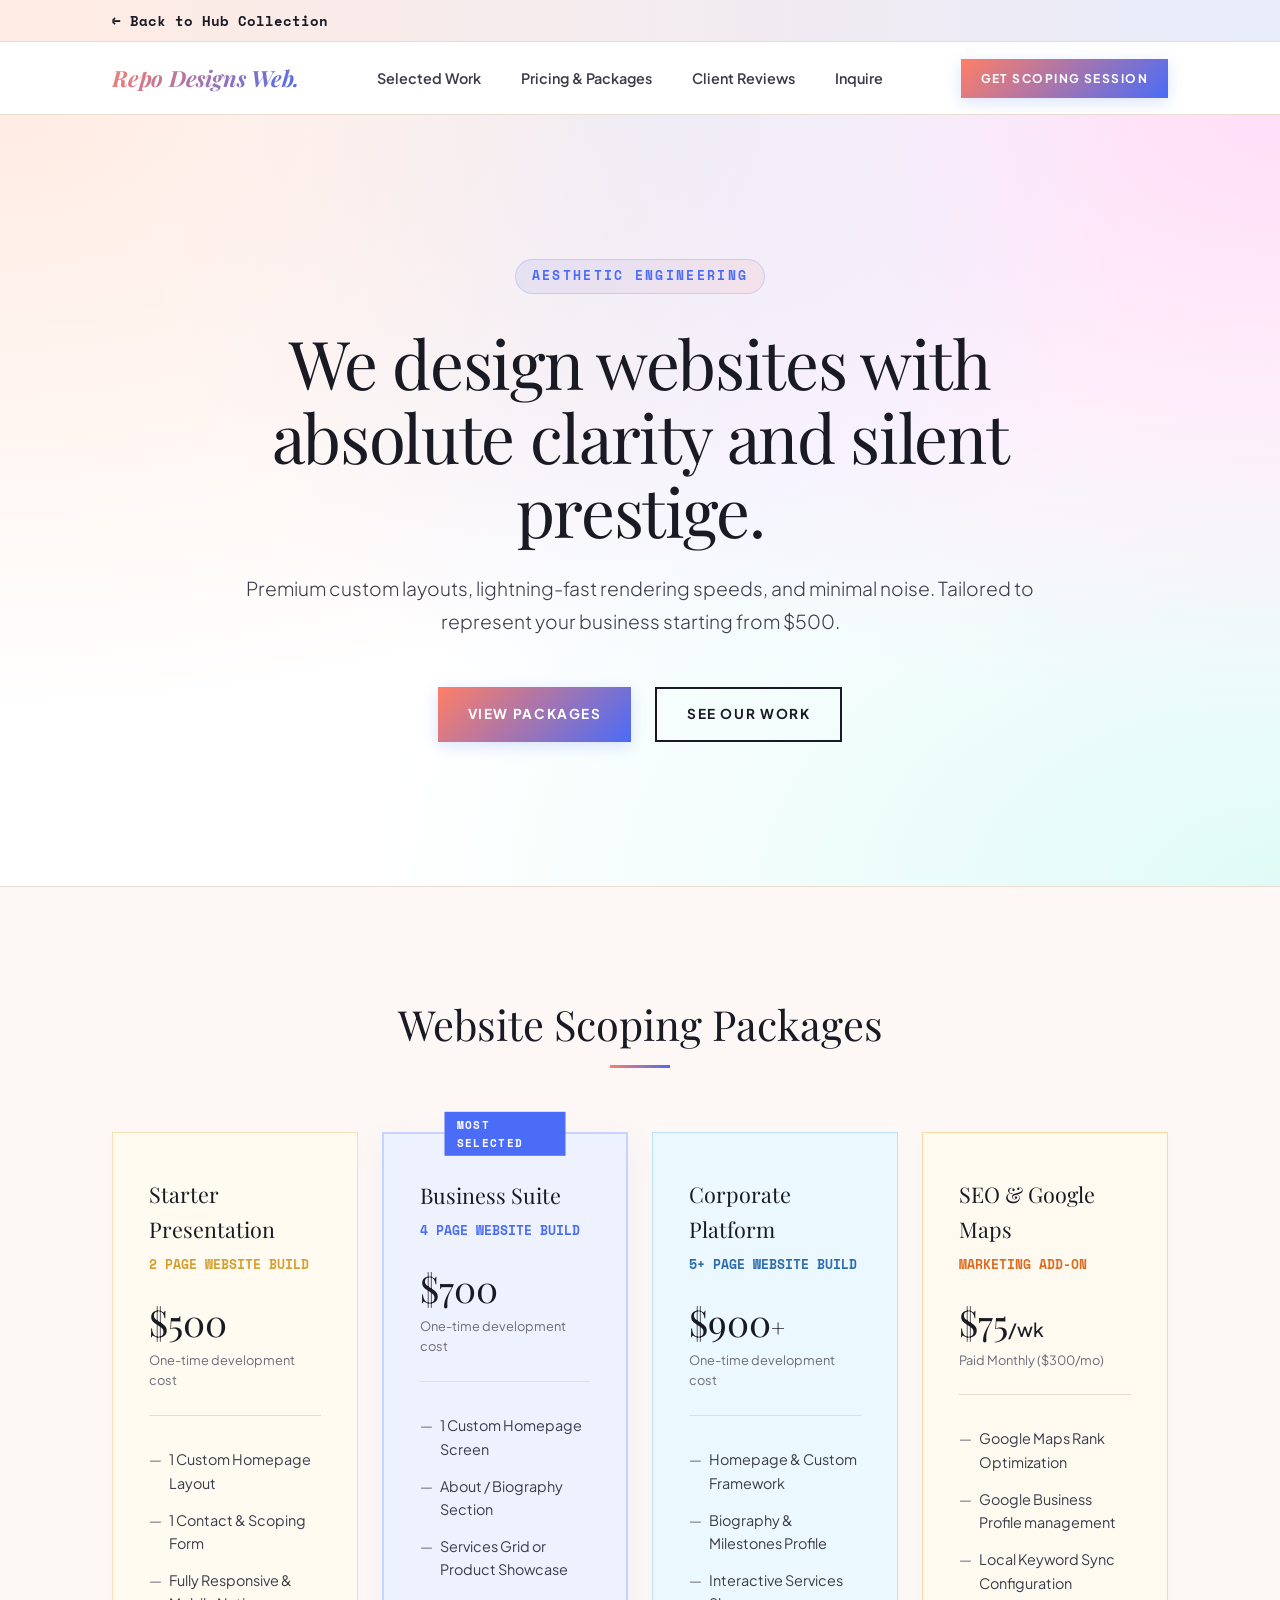
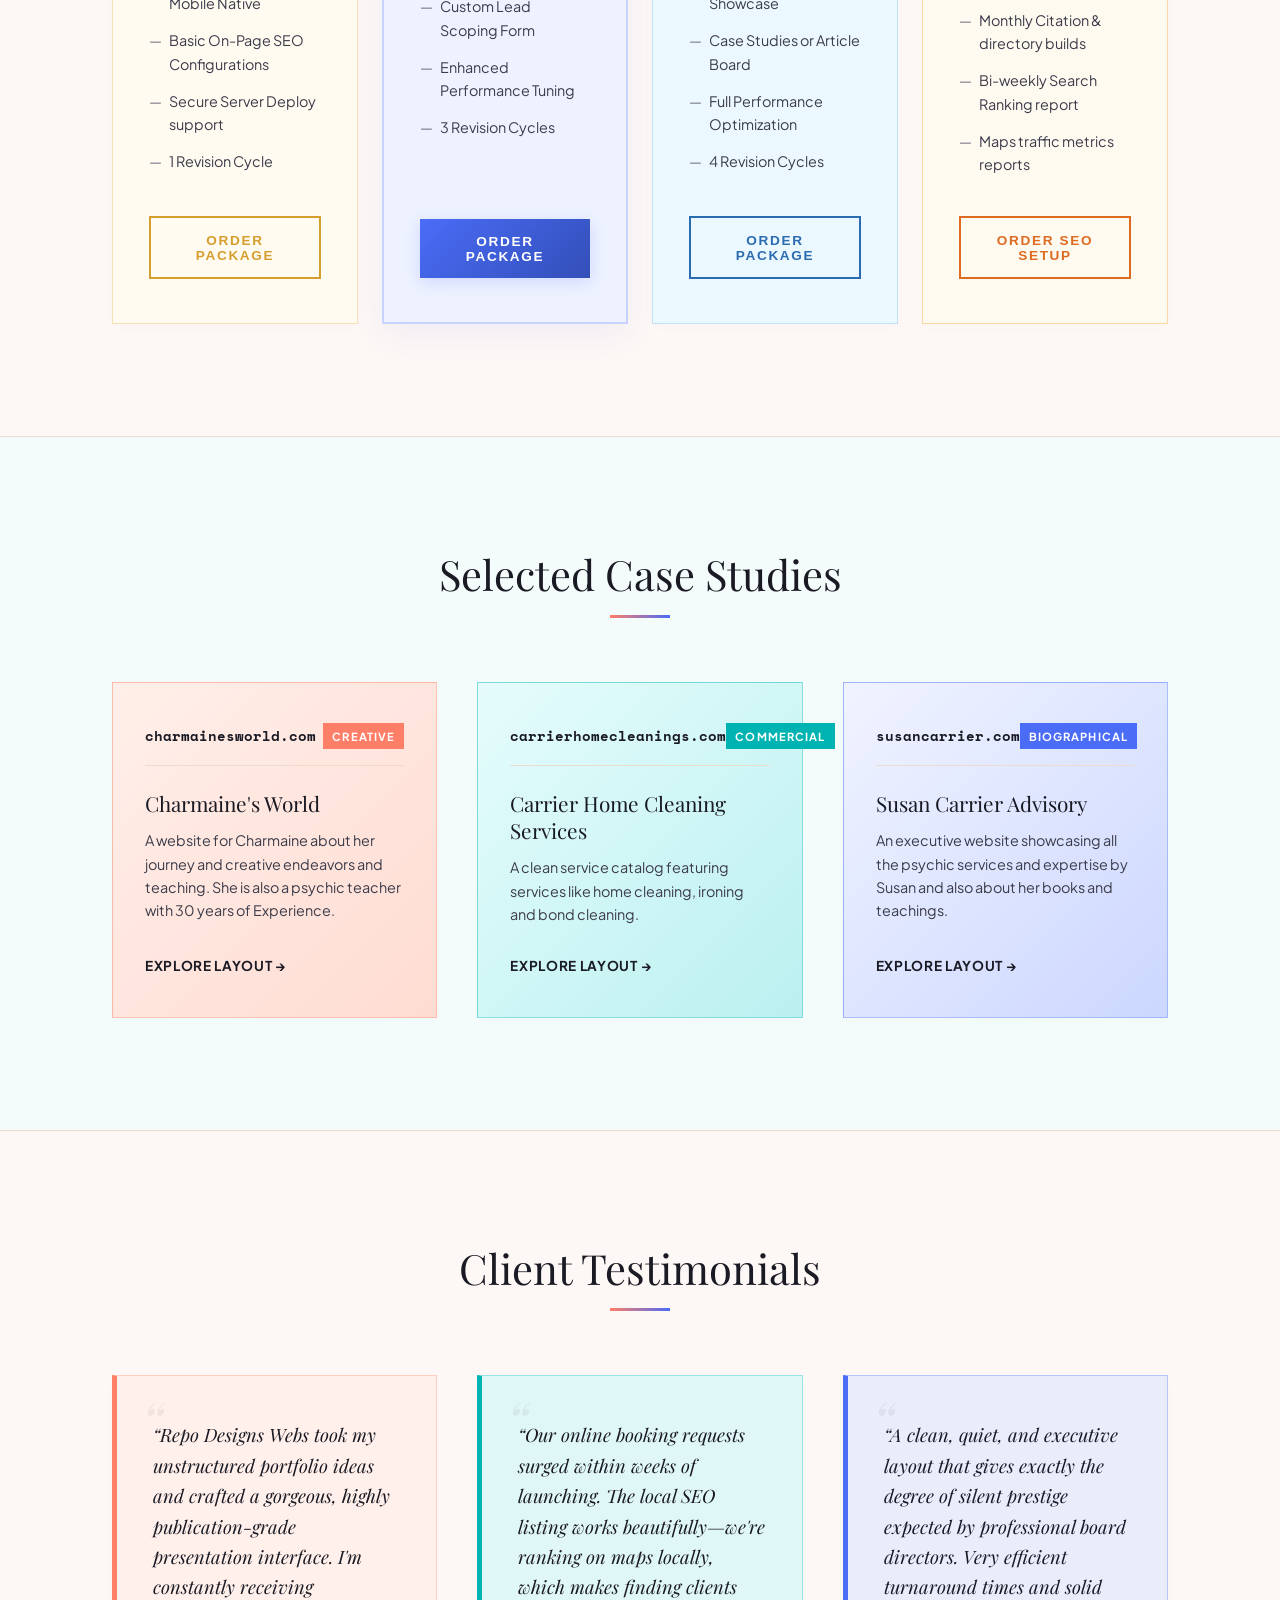
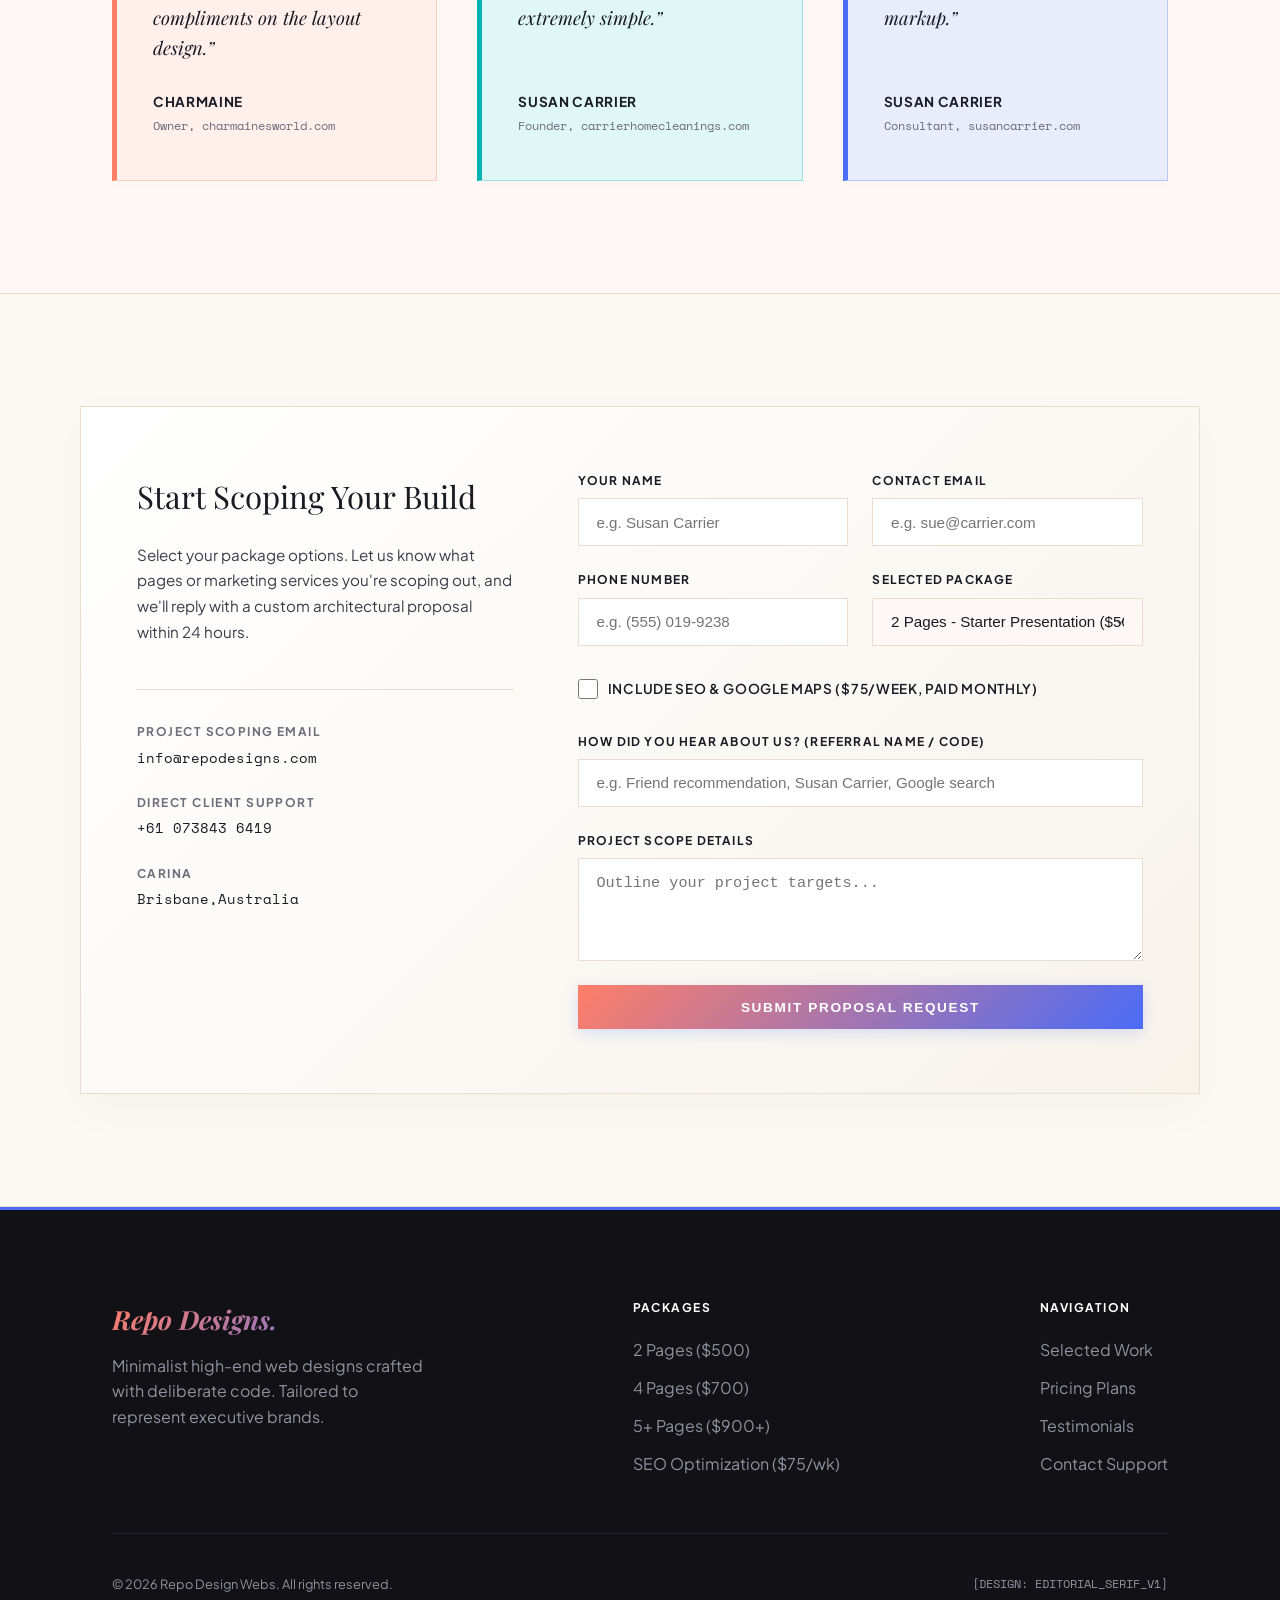
==== commit 1c462e26: "updated portfoli" ====
--- a/demo-editorial/index.html
+++ b/demo-editorial/index.html
@@ -152,8 +152,8 @@
                         <span class="portfolio-tag">Creative</span>
                     </div>
                     <h3 class="portfolio-title">Charmaine's World</h3>
-                    <p class="portfolio-desc">A creative portfolio and writing hub configured to display narrative essays, visual art directions, and custom layout collections.</p>
-                    <a href="../cases/charmaine.html" class="portfolio-link">Explore layout →</a>
+                    <p class="portfolio-desc">A website for Charmaine about her journey and creative endeavors and teaching. She is also a psychic teacher with 30 years of Experience.</p>
+                    <a href="https://www.charmainesworld.com" class="portfolio-link">Explore layout →</a>
                 </div>
 
                 <!-- Portfolio item 2 -->
@@ -163,8 +163,8 @@
                         <span class="portfolio-tag">Commercial</span>
                     </div>
                     <h3 class="portfolio-title">Carrier Home Cleaning Services</h3>
-                    <p class="portfolio-desc">A clean service catalog featuring service menus, flat rate tables, scheduling integrations, and mobile customer capture forms.</p>
-                    <a href="../cases/carrier.html" class="portfolio-link">Explore layout →</a>
+                    <p class="portfolio-desc">A clean service catalog featuring services like home cleaning, ironing and bond cleaning.</p>
+                    <a href="https://www.carrierhomecleanings.com" class="portfolio-link">Explore layout →</a>
                 </div>
 
                 <!-- Portfolio item 3 -->
@@ -174,8 +174,8 @@
                         <span class="portfolio-tag">Biographical</span>
                     </div>
                     <h3 class="portfolio-title">Susan Carrier Advisory</h3>
-                    <p class="portfolio-desc">An executive profile outlining board advisory accomplishments, case studies, client timelines, and professional publications.</p>
-                    <a href="../cases/susan.html" class="portfolio-link">Explore layout →</a>
+                    <p class="portfolio-desc">An executive website showcasing all the psychic services and expertise by Susan and also about her books and teachings.</p>
+                    <a href="https://www.susancarrier.com" class="portfolio-link">Explore layout →</a>
                 </div>
 
             </div>
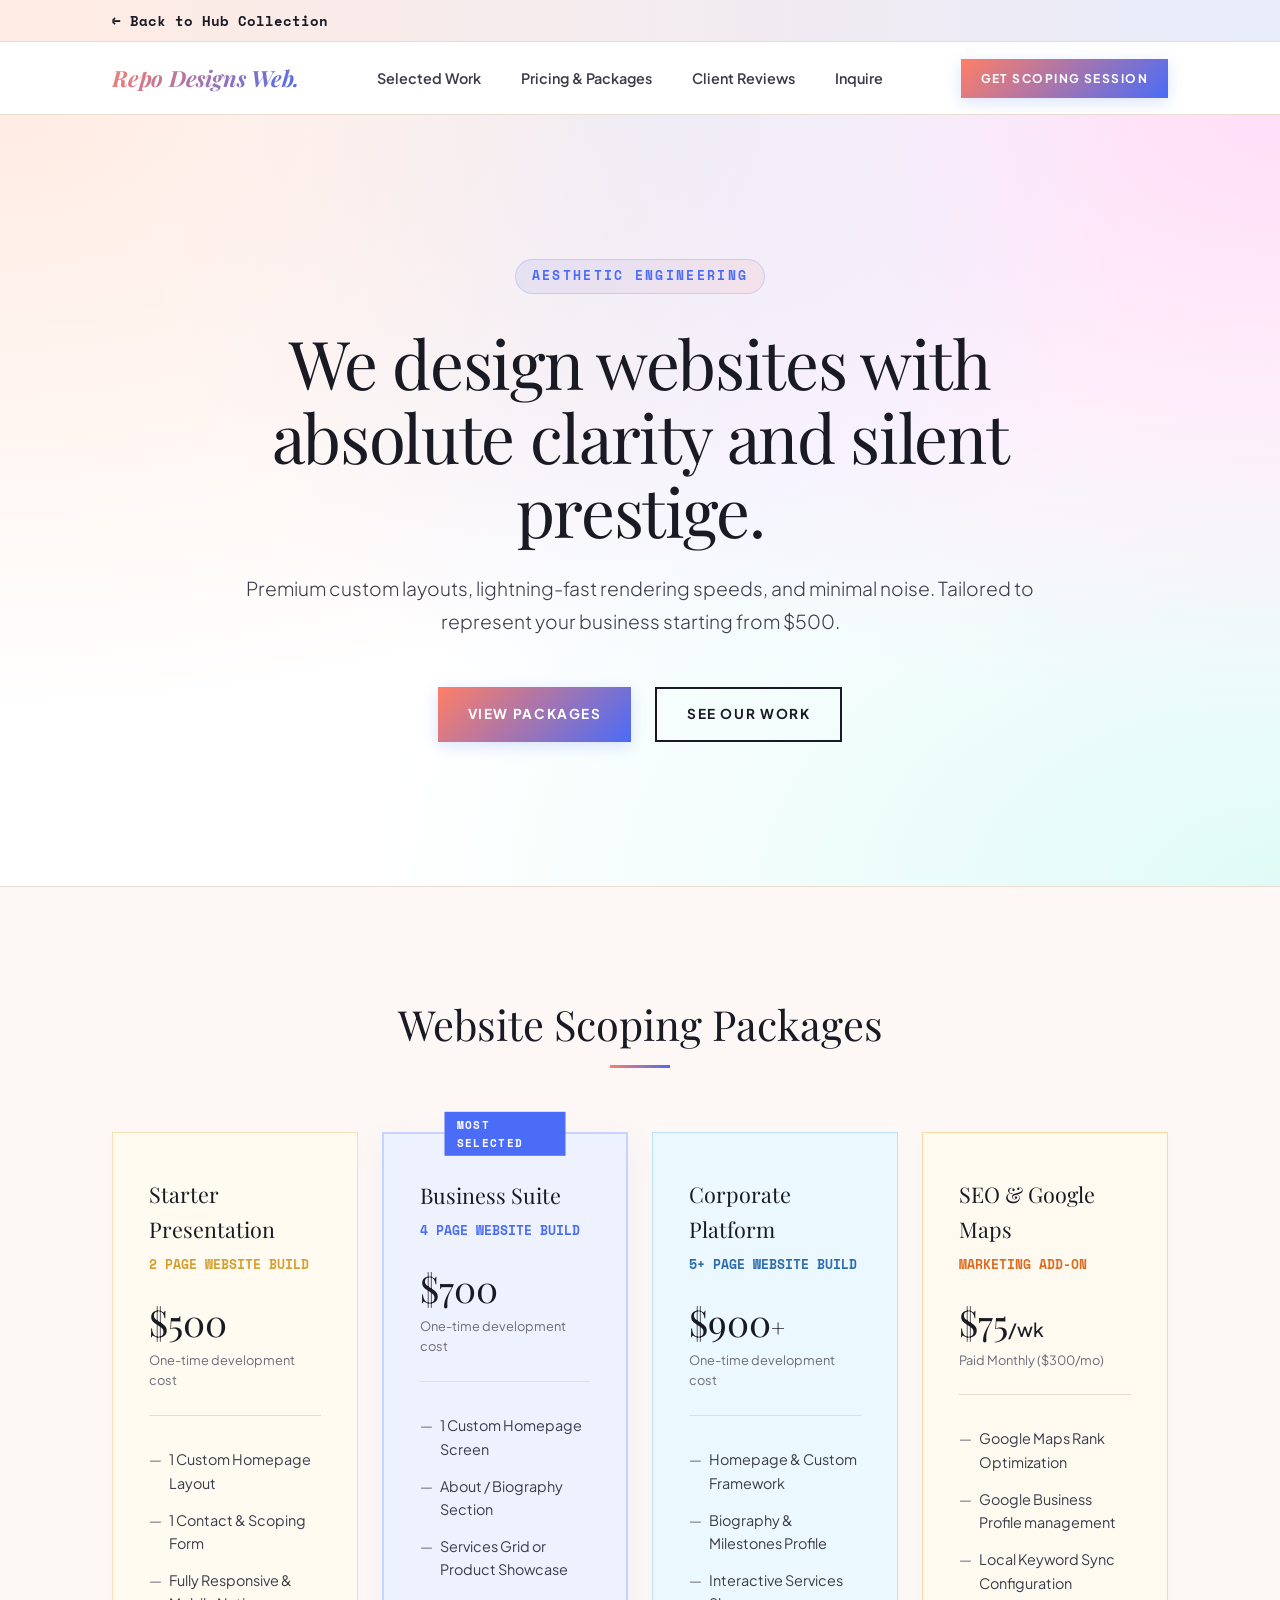
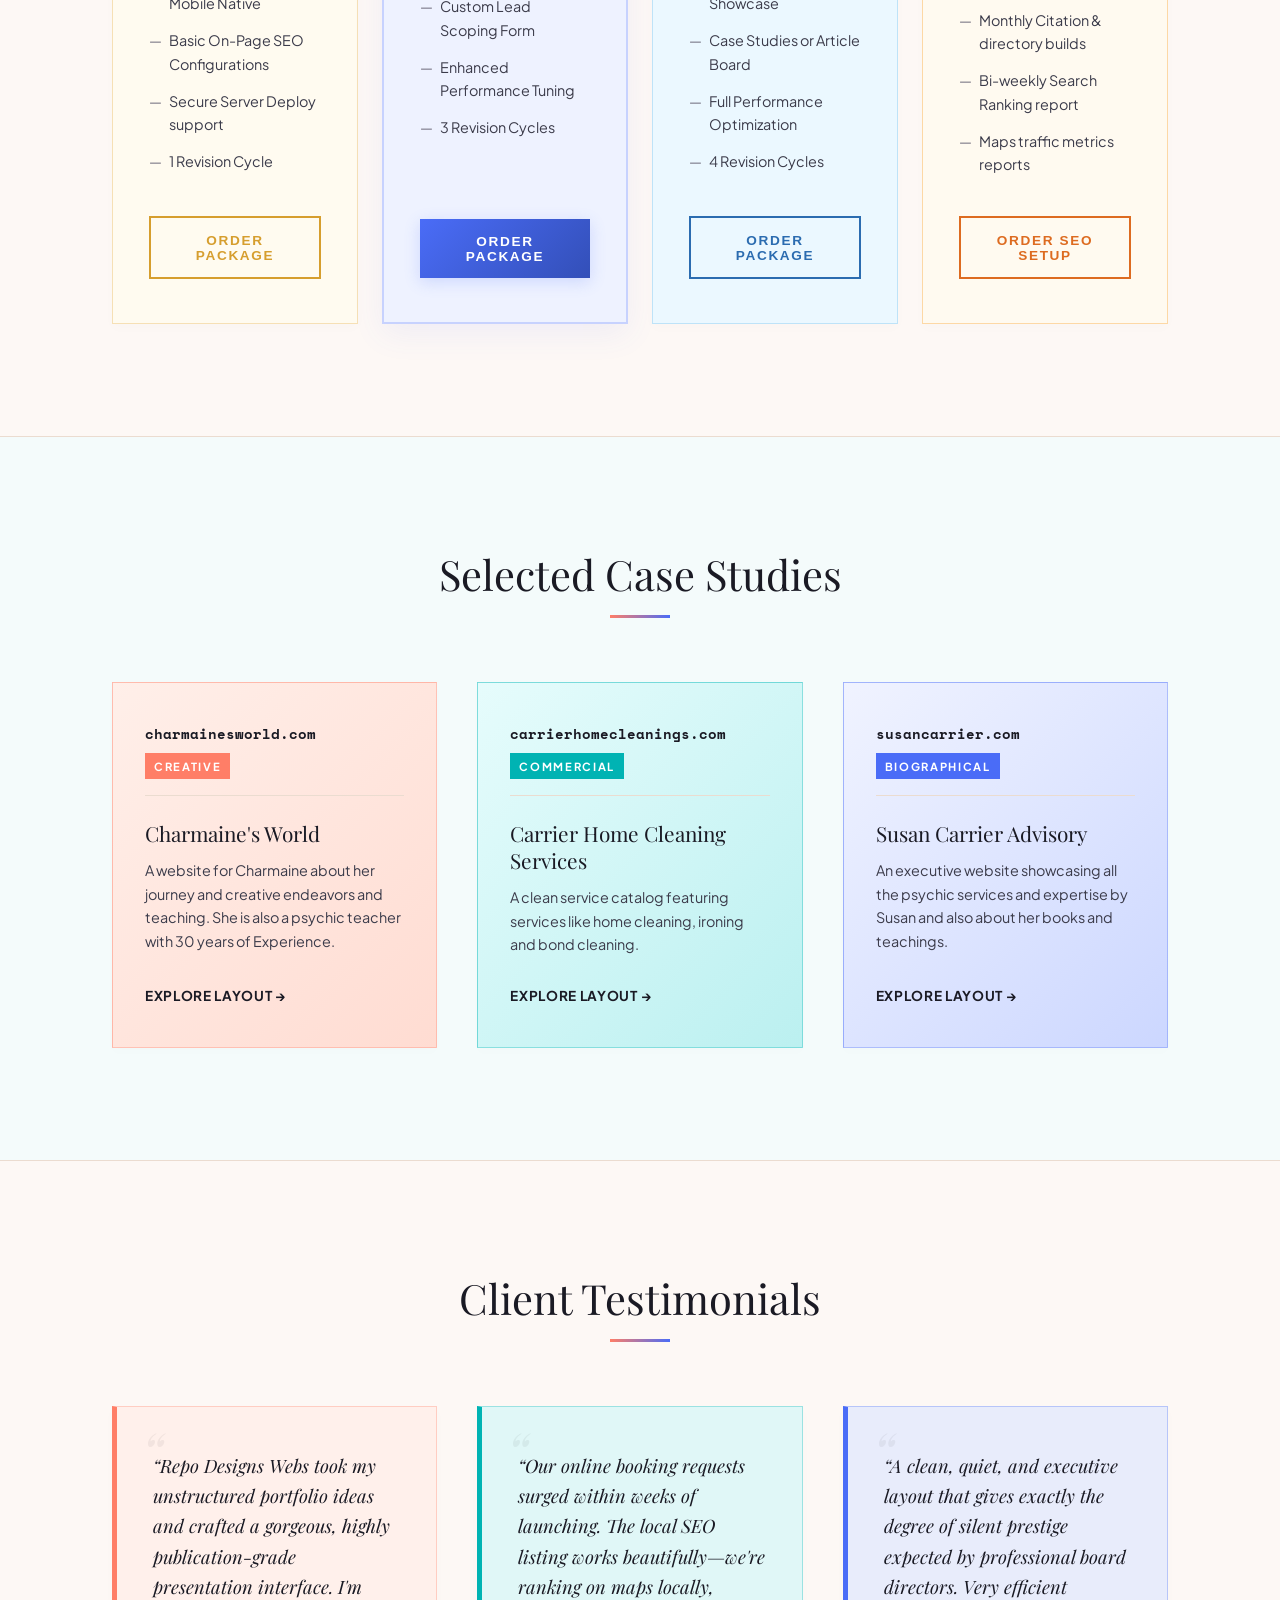
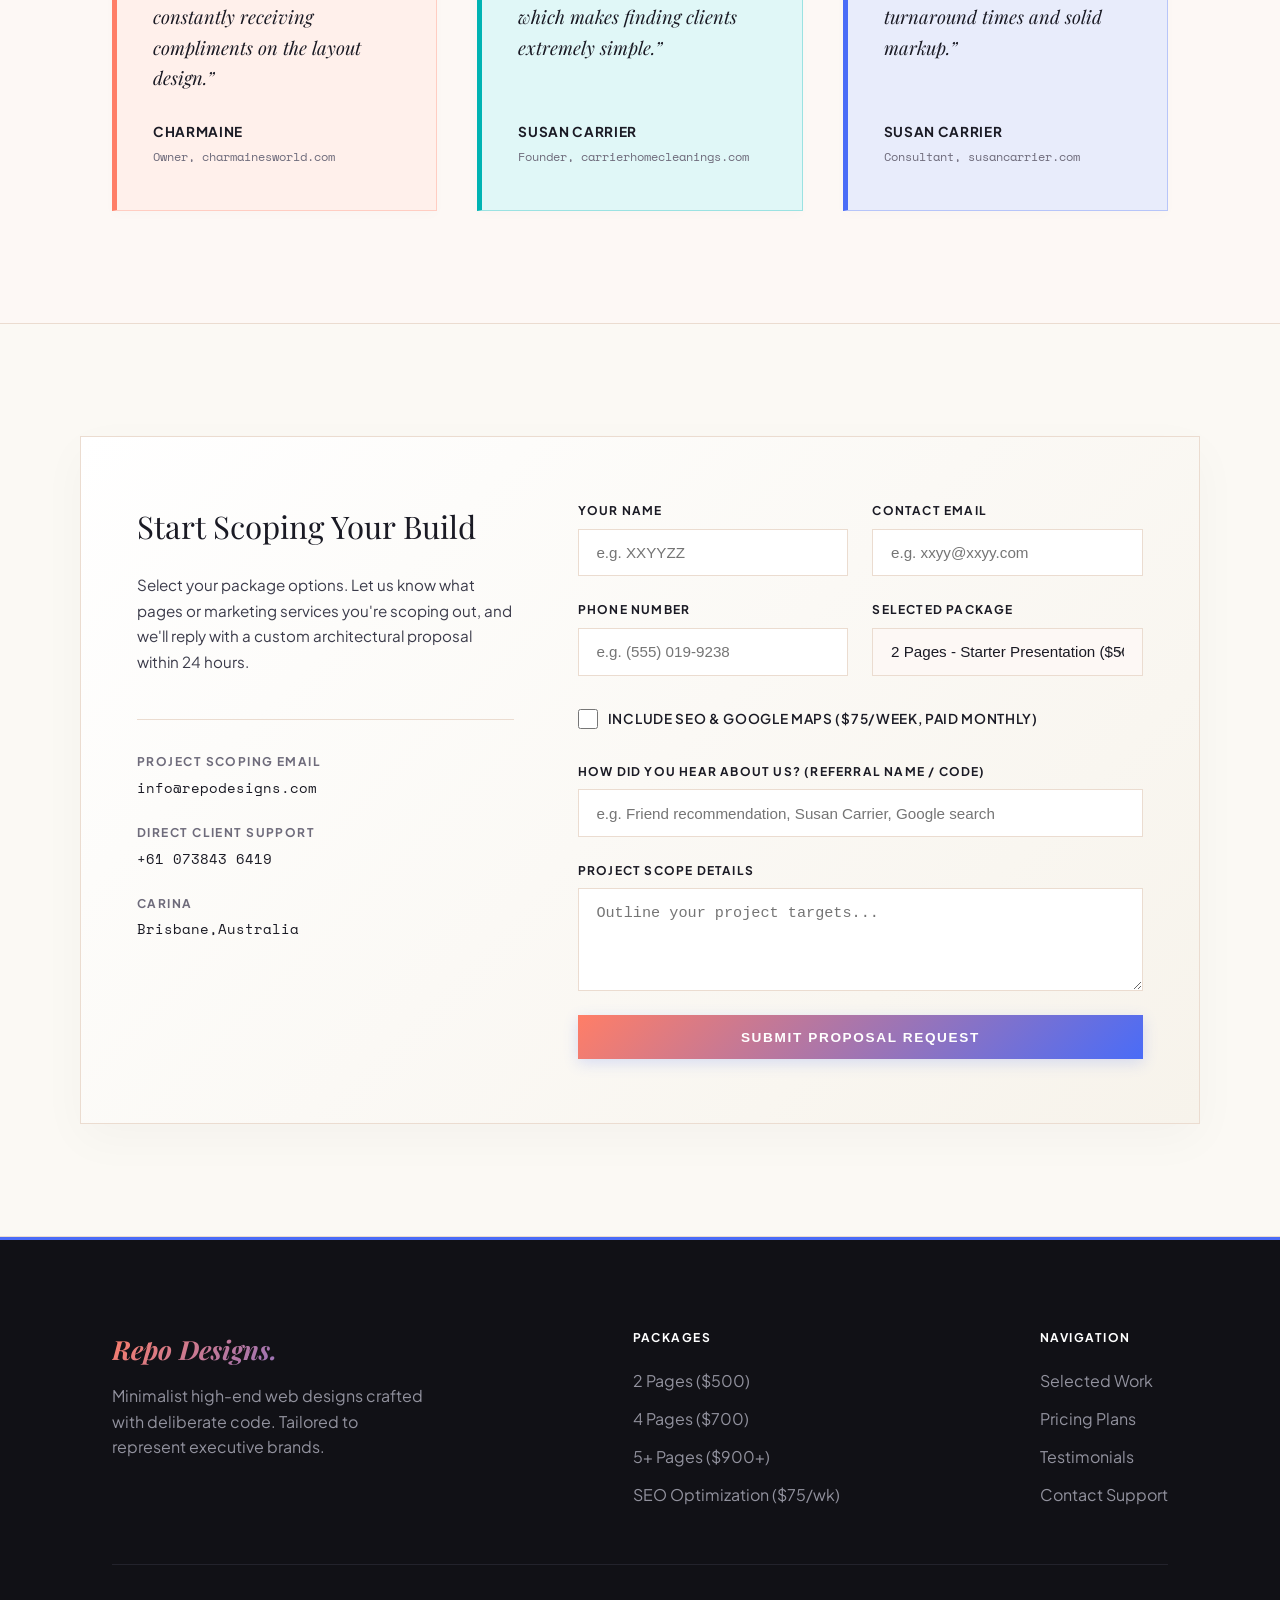
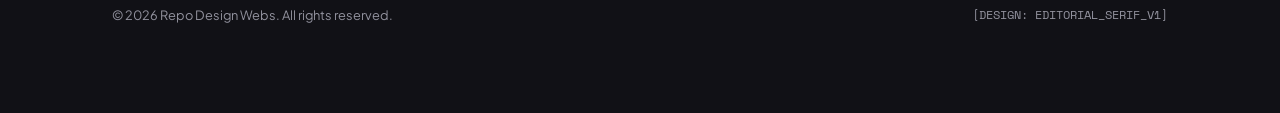
==== commit b1ab48e1: "Update placeholders for name and email inputs added and changed the contact info" ====
--- a/demo-editorial/index.html
+++ b/demo-editorial/index.html
@@ -255,11 +255,11 @@
                     <div class="form-row-2">
                         <div class="form-group">
                             <label for="name">Your Name</label>
-                            <input type="text" id="name" required class="form-input" placeholder="e.g. Susan Carrier">
+                            <input type="text" id="name" required class="form-input" placeholder="e.g. XXYYZZ">
                         </div>
                         <div class="form-group">
                             <label for="email">Contact Email</label>
-                            <input type="email" id="email" required class="form-input" placeholder="e.g. sue@carrier.com">
+                            <input type="email" id="email" required class="form-input" placeholder="e.g. xxyy@xxyy.com">
                         </div>
                     </div>
 
--- a/demo-editorial/style.css
+++ b/demo-editorial/style.css
@@ -543,7 +543,9 @@
     margin-bottom: 1.5rem;
     display: flex;
     justify-content: space-between;
-    align-items: baseline;
+    align-items: center;
+    flex-wrap: wrap;
+    gap: 0.5rem;
 }
 
 .portfolio-domain {
@@ -556,7 +558,7 @@
 .portfolio-tag {
     font-size: 0.7rem;
     text-transform: uppercase;
-    letter-spacing: 0.1em;
+    letter-spacing: 0.15em;
     font-weight: 700;
     border: 1px solid var(--text-primary);
     padding: 3px 8px;
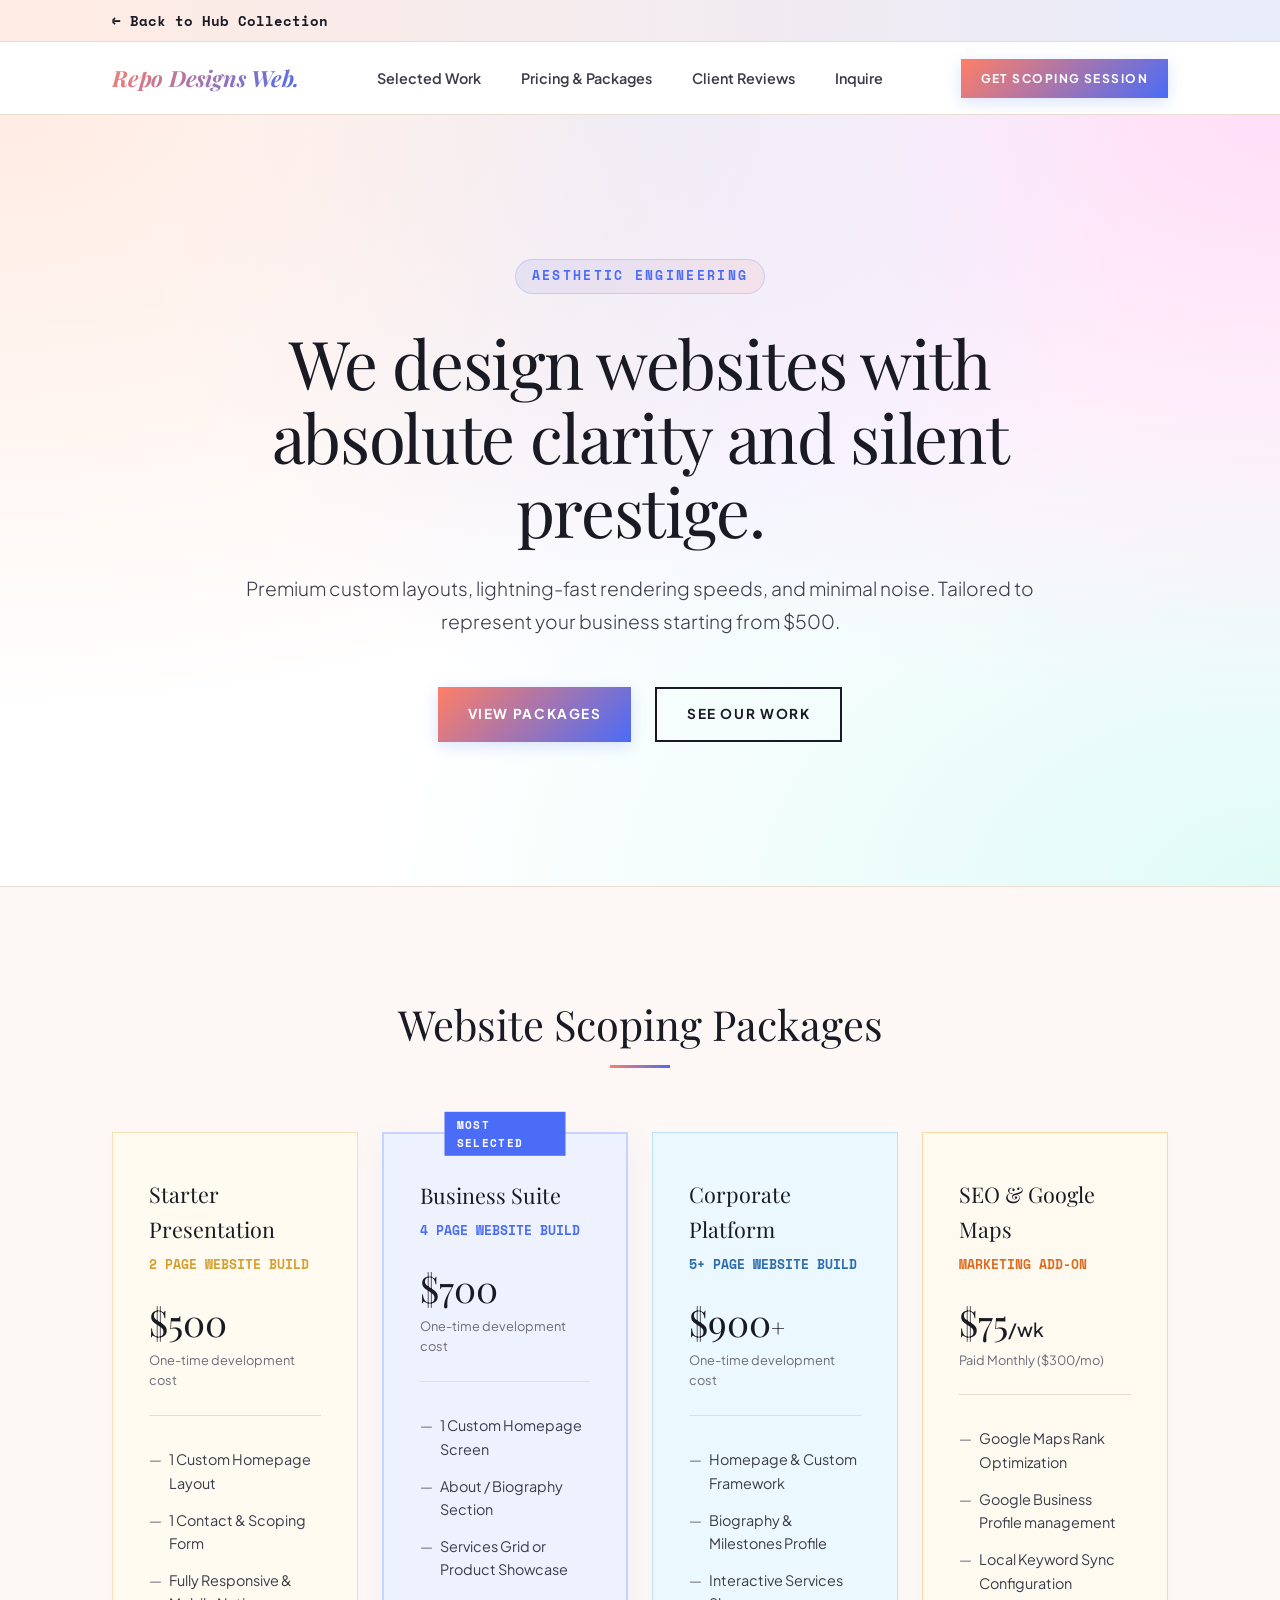
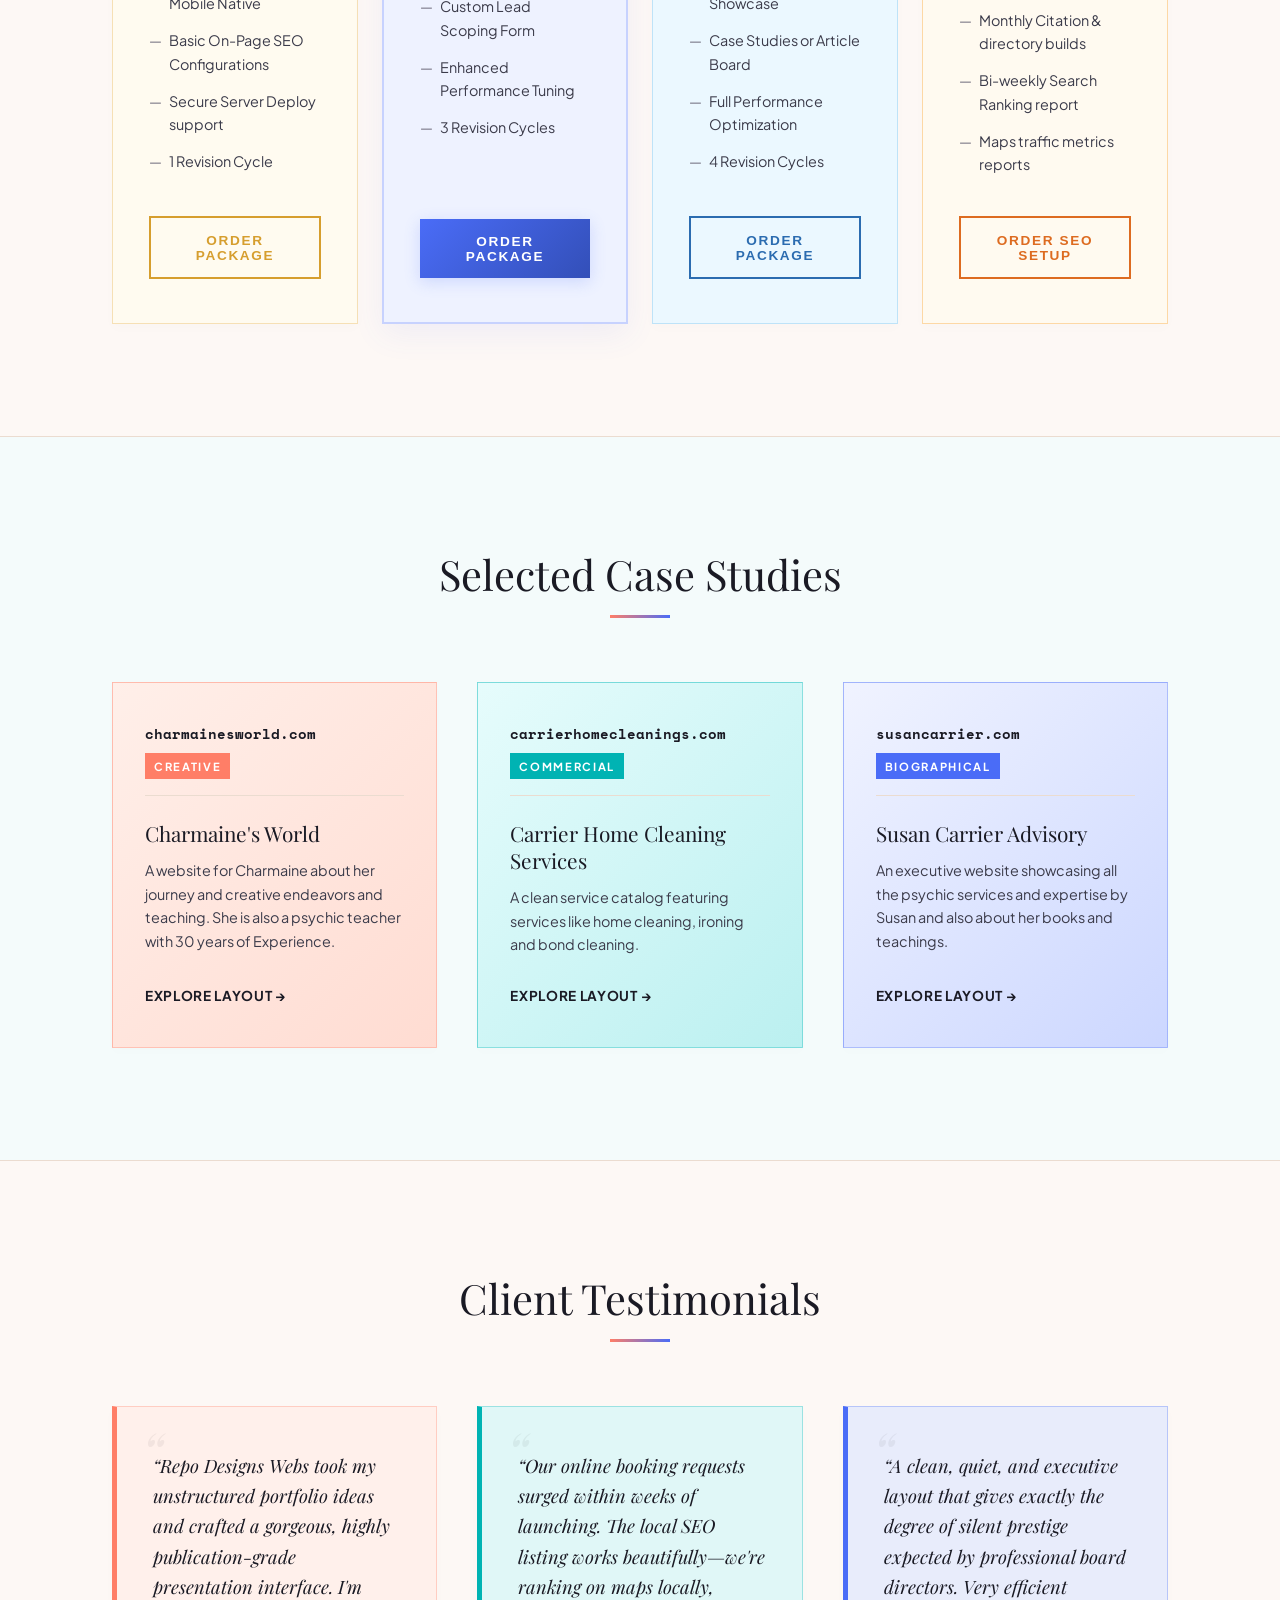
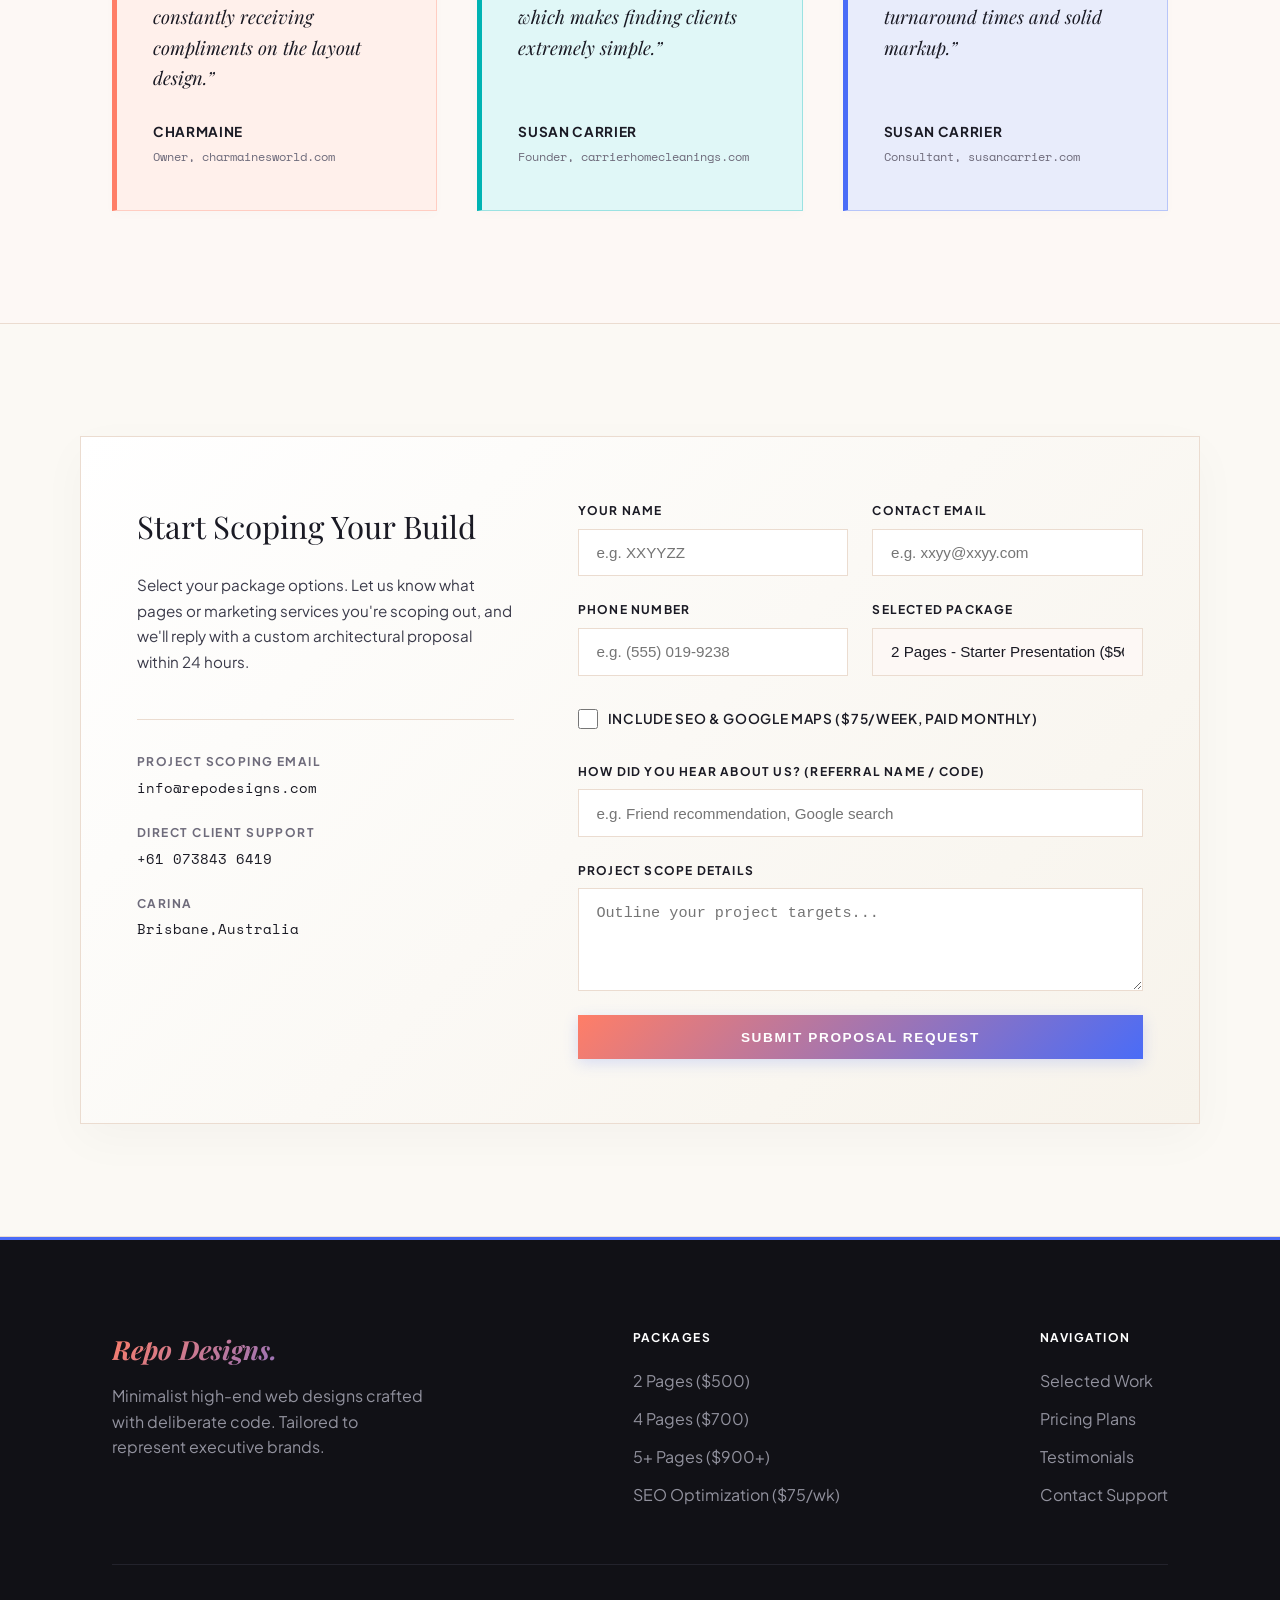
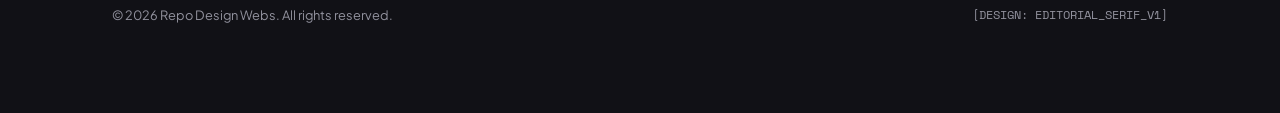
==== commit 8ce0c59d: "Update index.html" ====
--- a/demo-editorial/index.html
+++ b/demo-editorial/index.html
@@ -286,7 +286,7 @@
 
                     <div class="form-group">
                         <label for="referral">How did you hear about us? (Referral Name / Code)</label>
-                        <input type="text" id="referral" class="form-input" placeholder="e.g. Friend recommendation, Susan Carrier, Google search">
+                        <input type="text" id="referral" class="form-input" placeholder="e.g. Friend recommendation, Google search">
                     </div>
 
                     <div class="form-group">
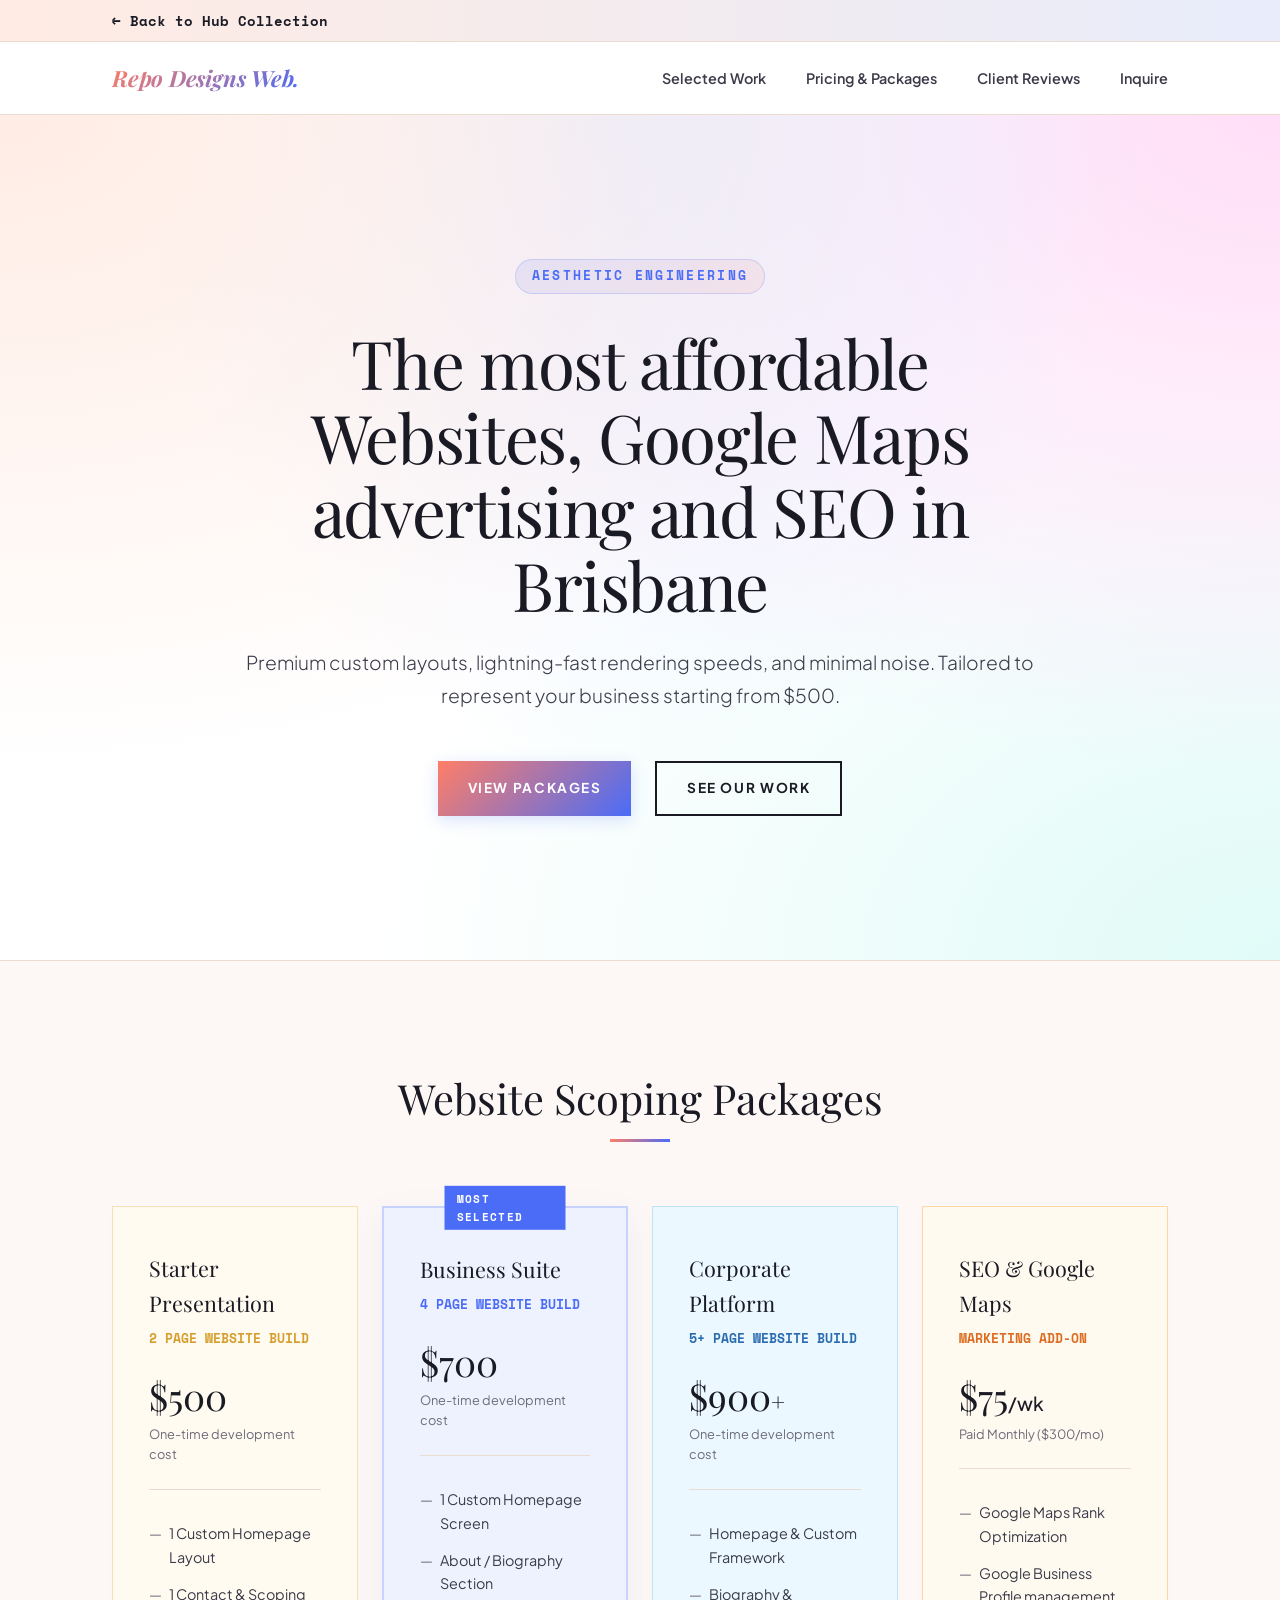
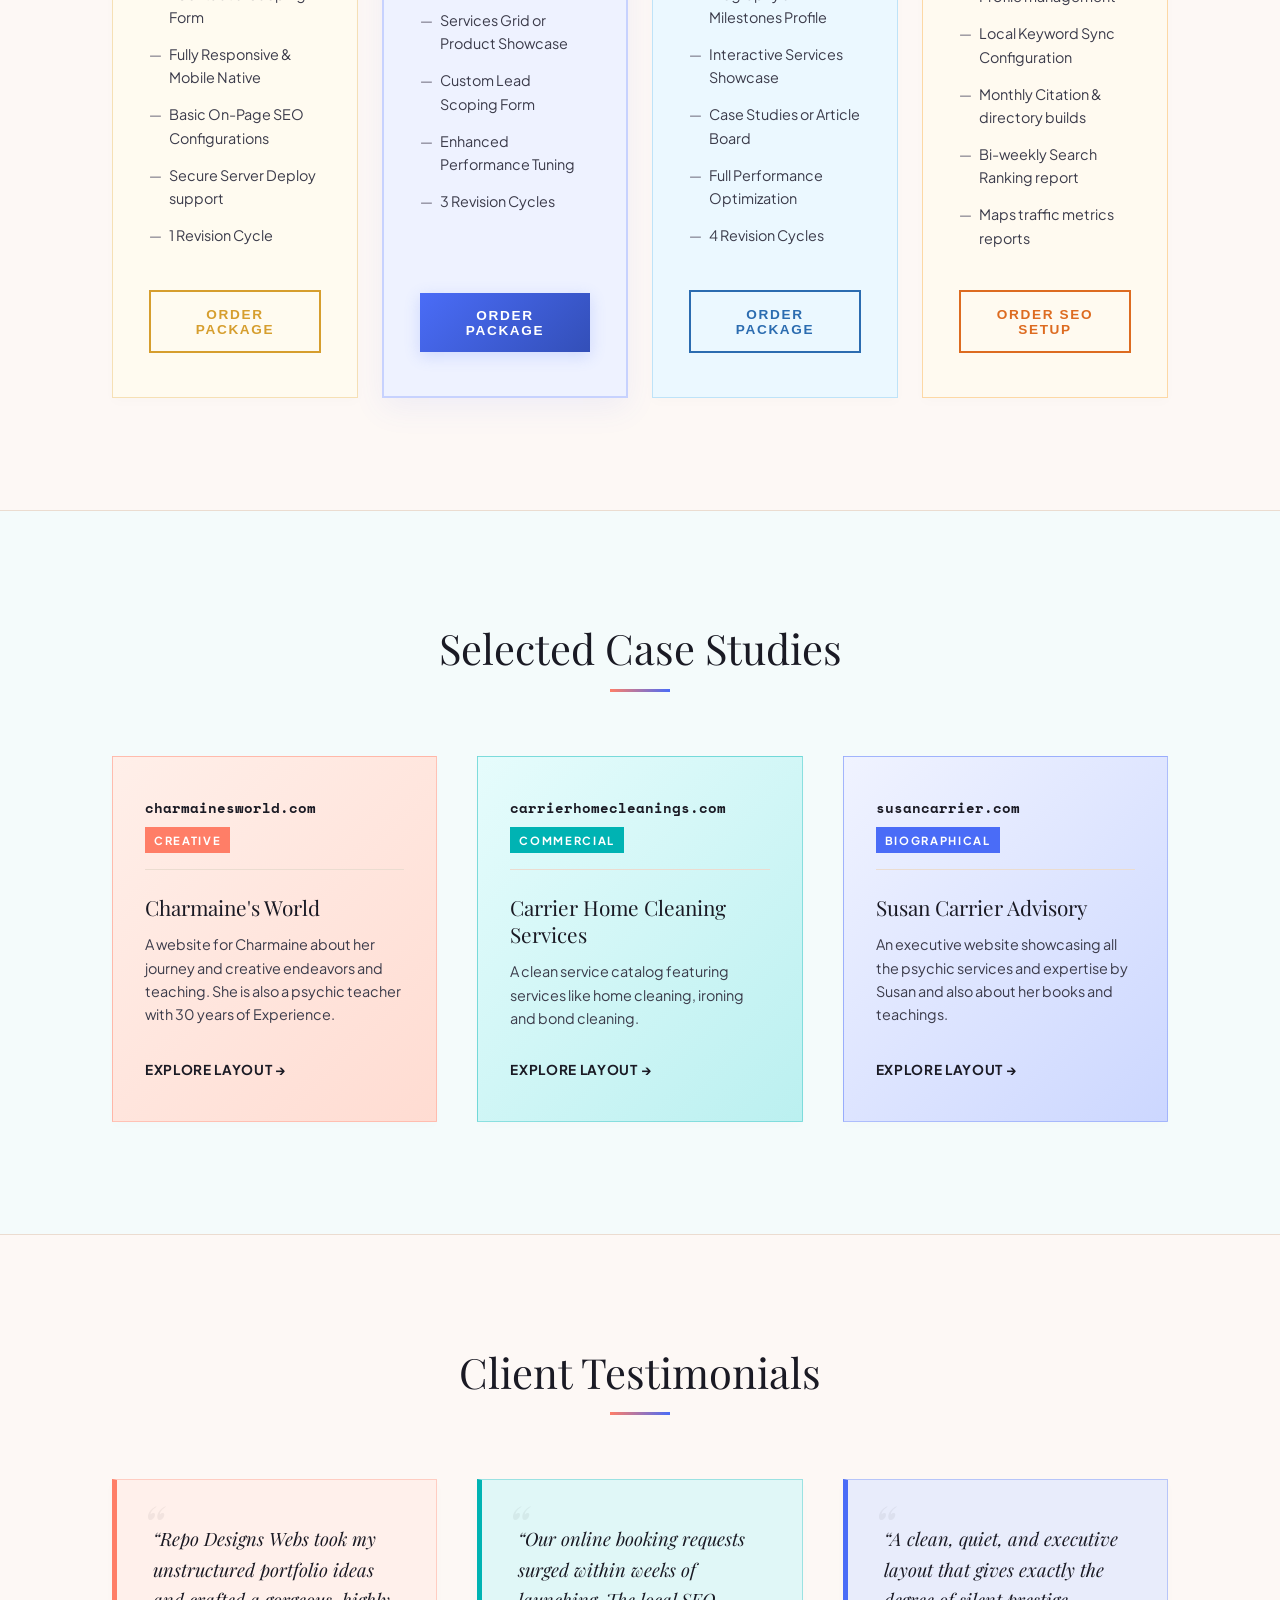
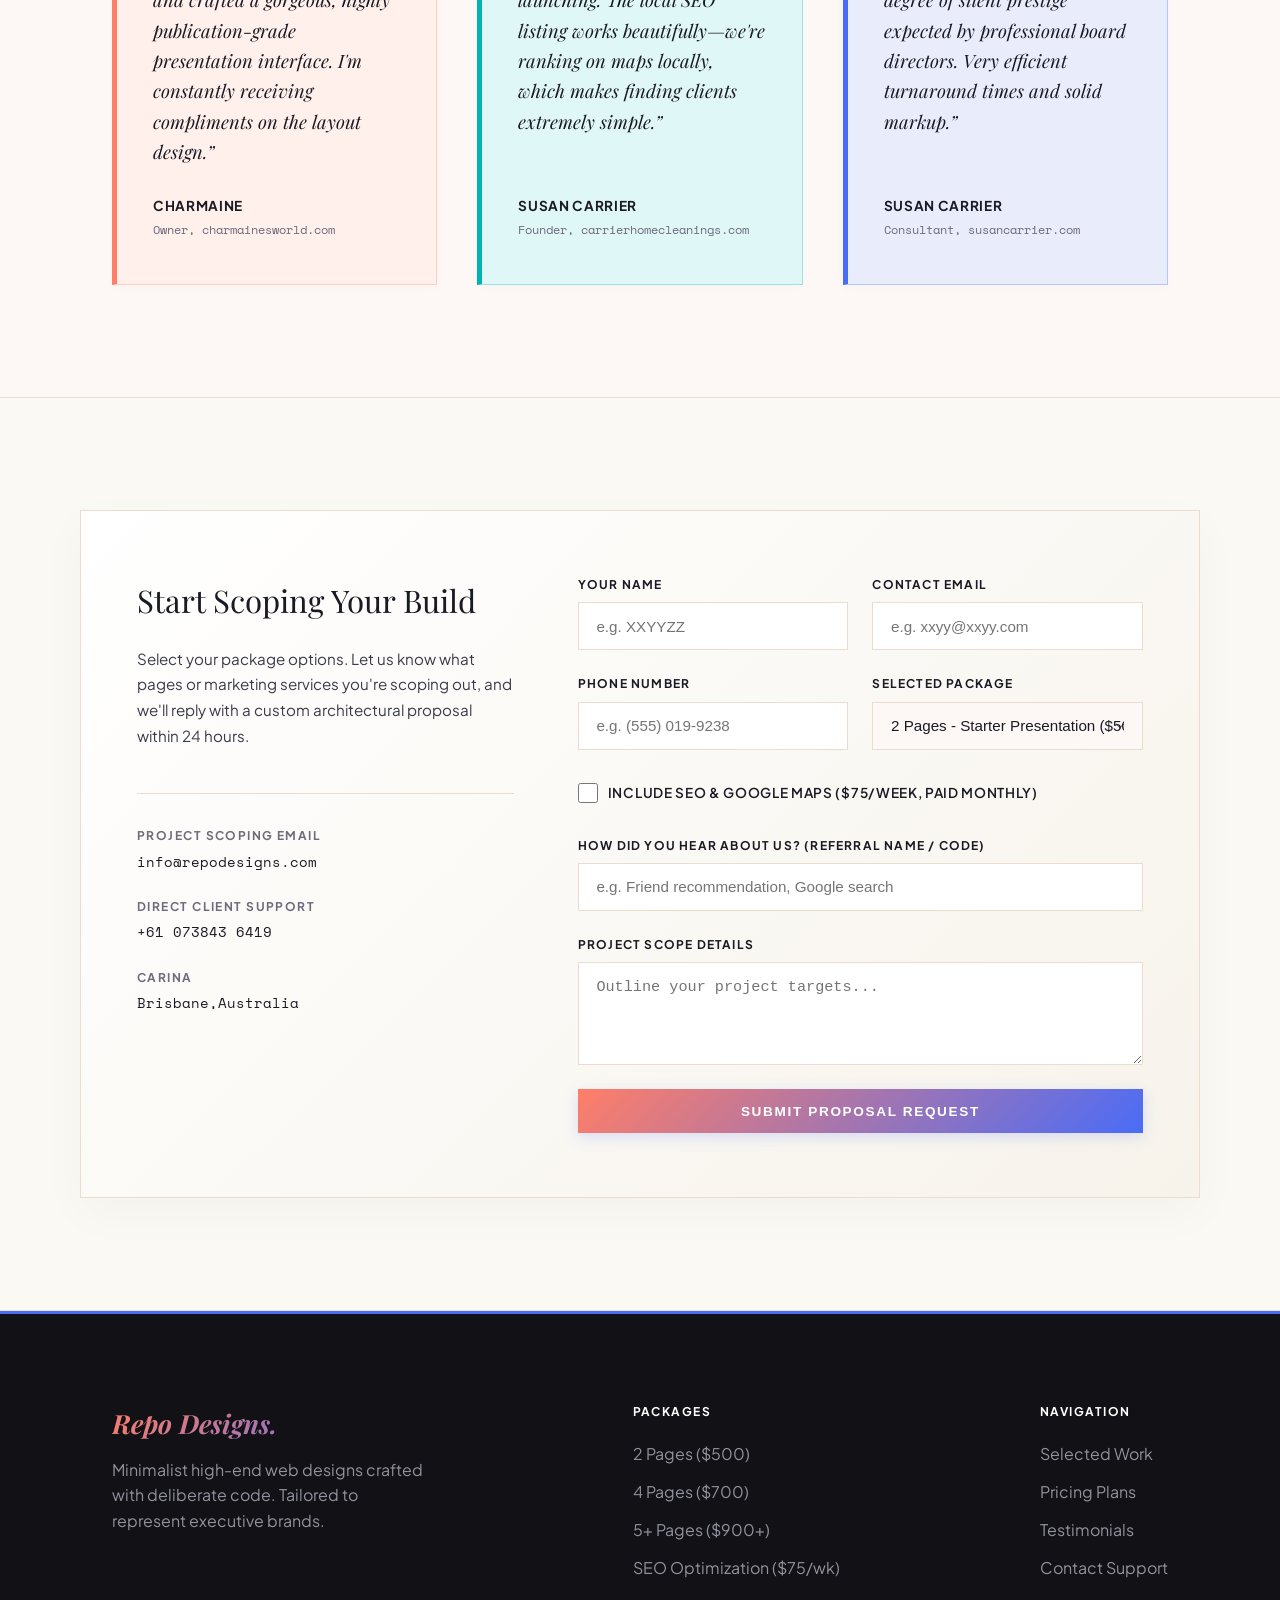
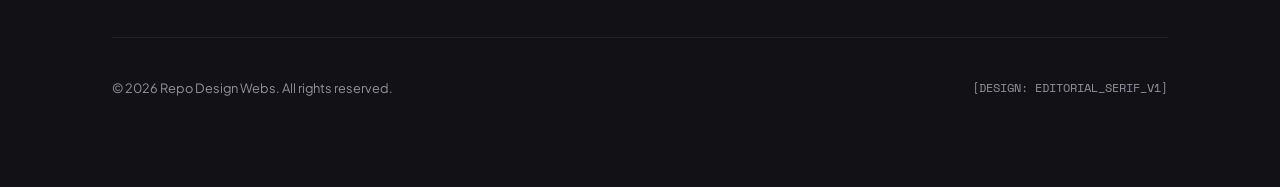
==== commit 503ca150: "Update Hero heading and remove scoping CTA button" ====
--- a/demo-editorial/index.html
+++ b/demo-editorial/index.html
@@ -31,9 +31,6 @@
                 <li><a href="#reviews">Client Reviews</a></li>
                 <li><a href="#contact">Inquire</a></li>
             </ul>
-            <div>
-                <a href="#contact" class="btn-editorial primary" style="padding: 0.6rem 1.25rem; font-size: 0.75rem;">Get Scoping Session</a>
-            </div>
         </div>
     </nav>
 
@@ -42,7 +39,7 @@
         <div class="container">
             <div class="hero-content">
                 <span class="hero-tag">Aesthetic Engineering</span>
-                <h1>We design websites with absolute clarity and silent prestige.</h1>
+                <h1>The most affordable Websites, Google Maps advertising and SEO in Brisbane</h1>
                 <p class="hero-subtitle">Premium custom layouts, lightning-fast rendering speeds, and minimal noise. Tailored to represent your business starting from $500.</p>
                 <div class="hero-btns">
                     <a href="#packages" class="btn-editorial primary">View Packages</a>
